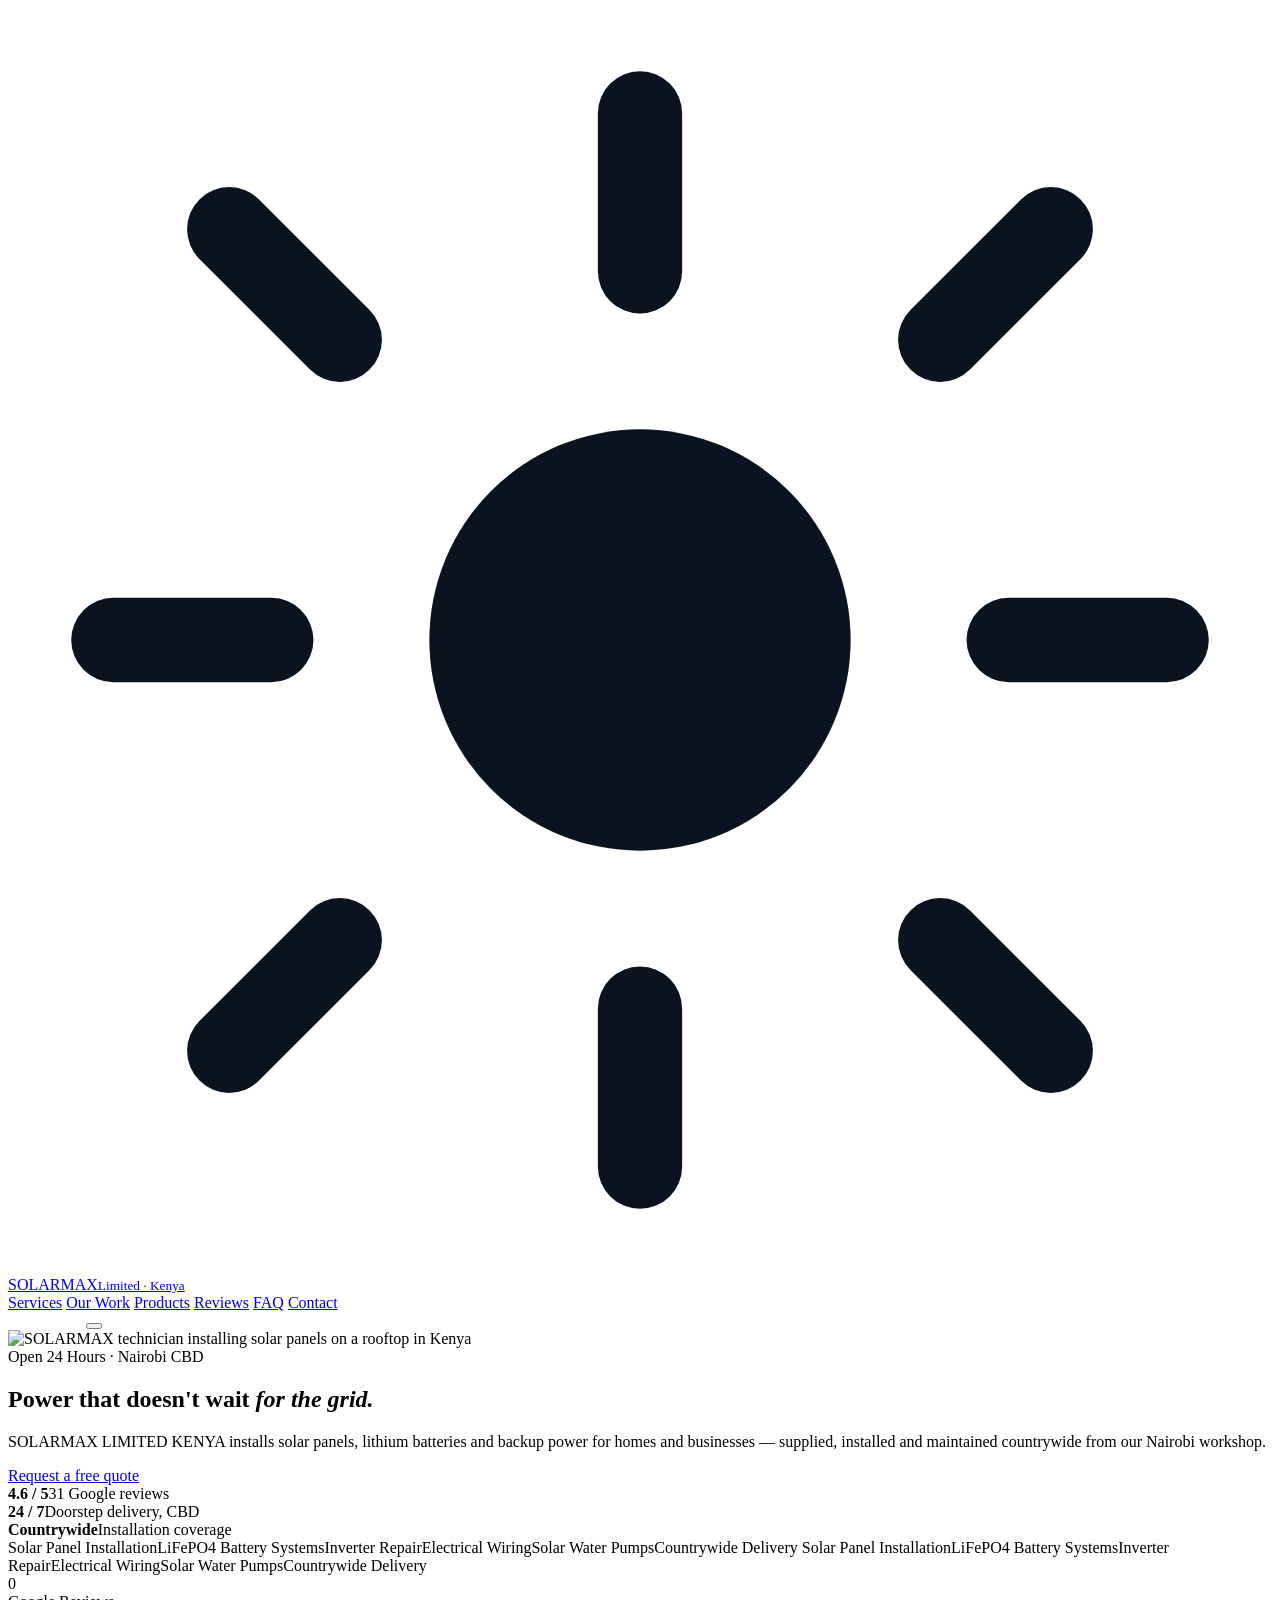
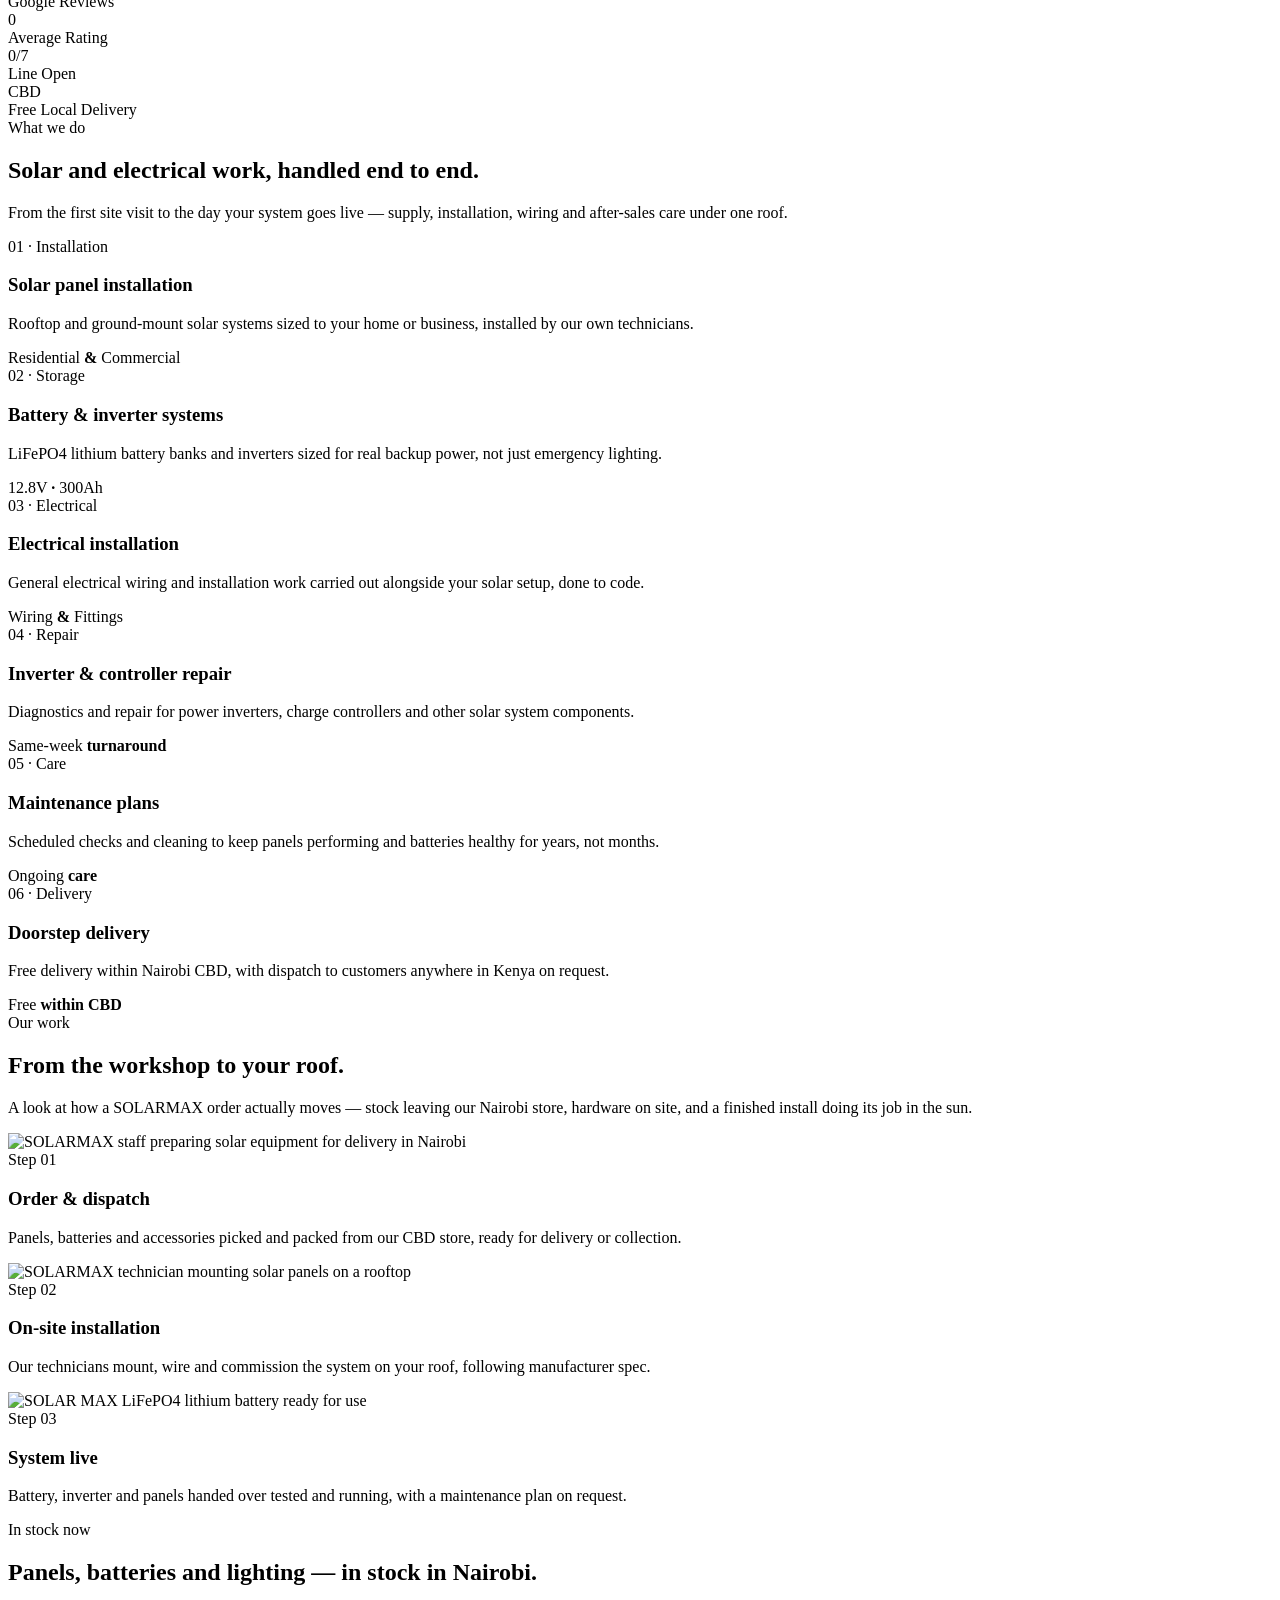
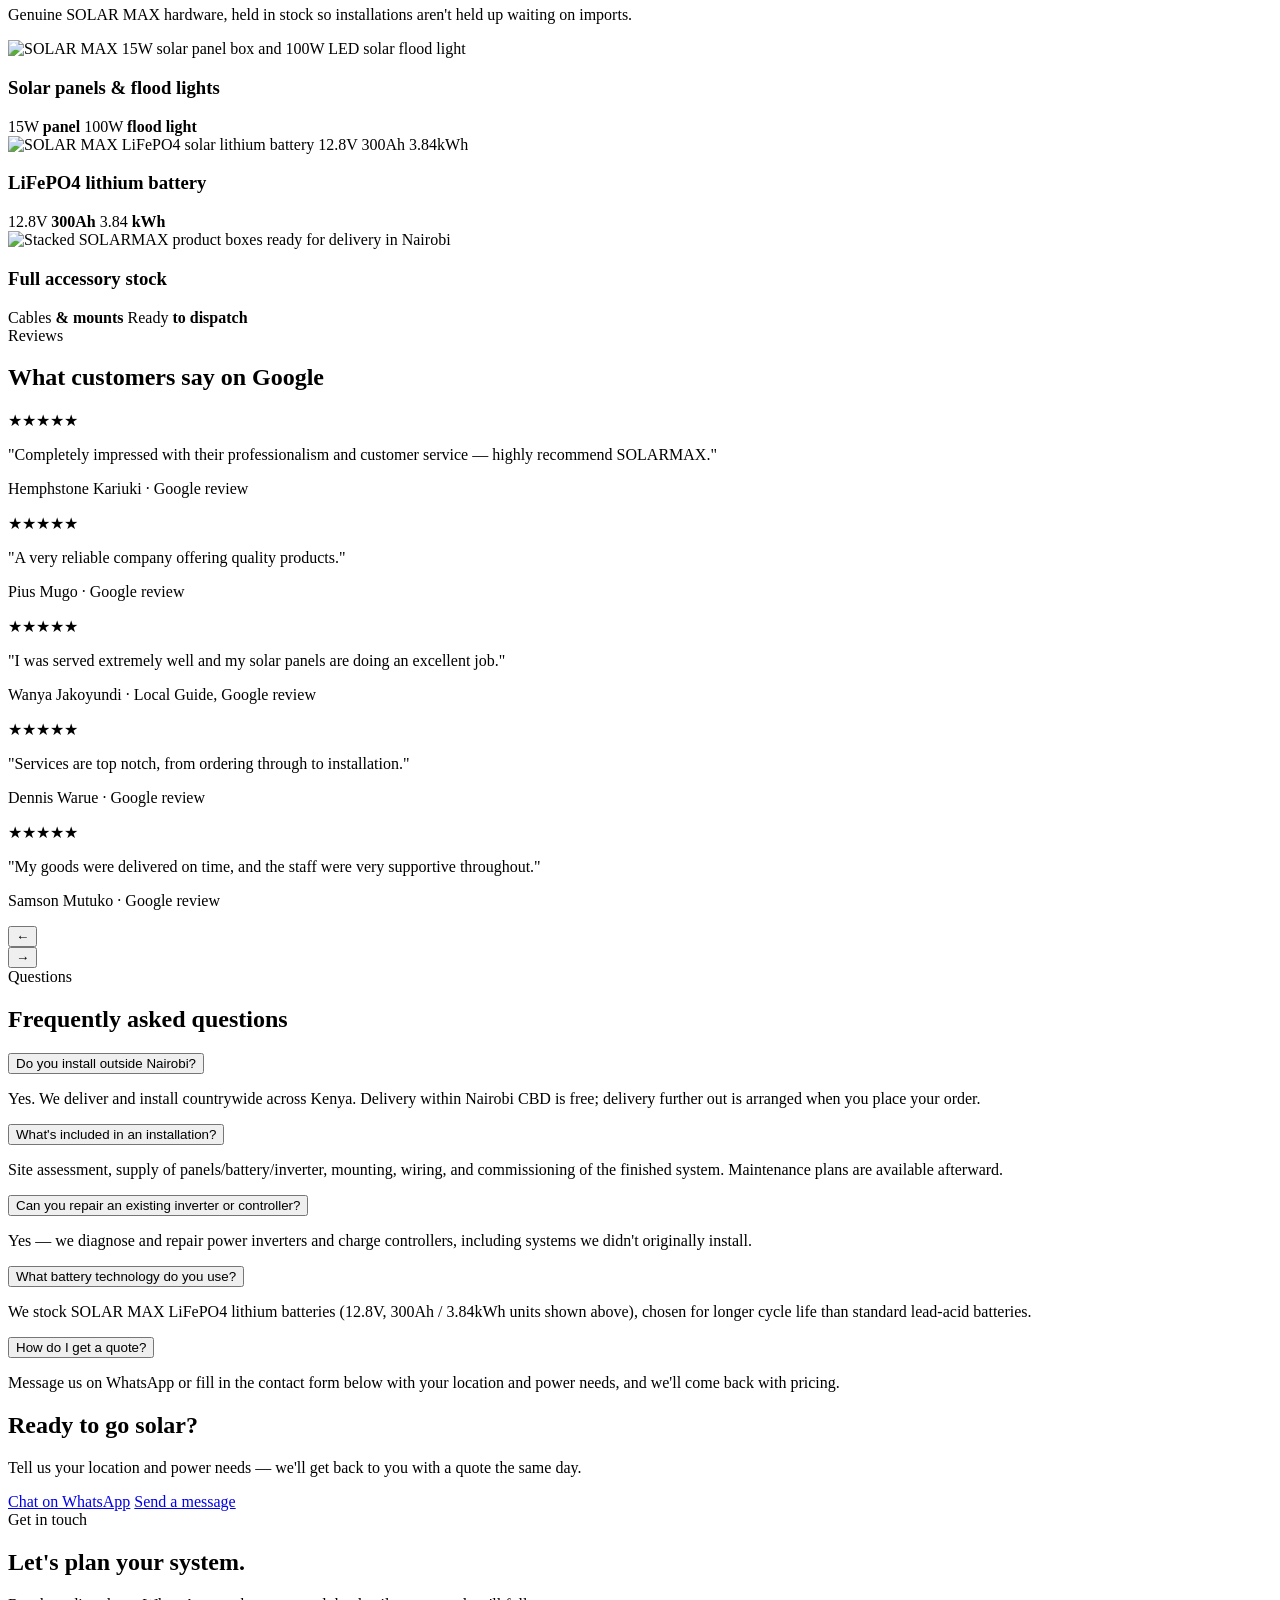
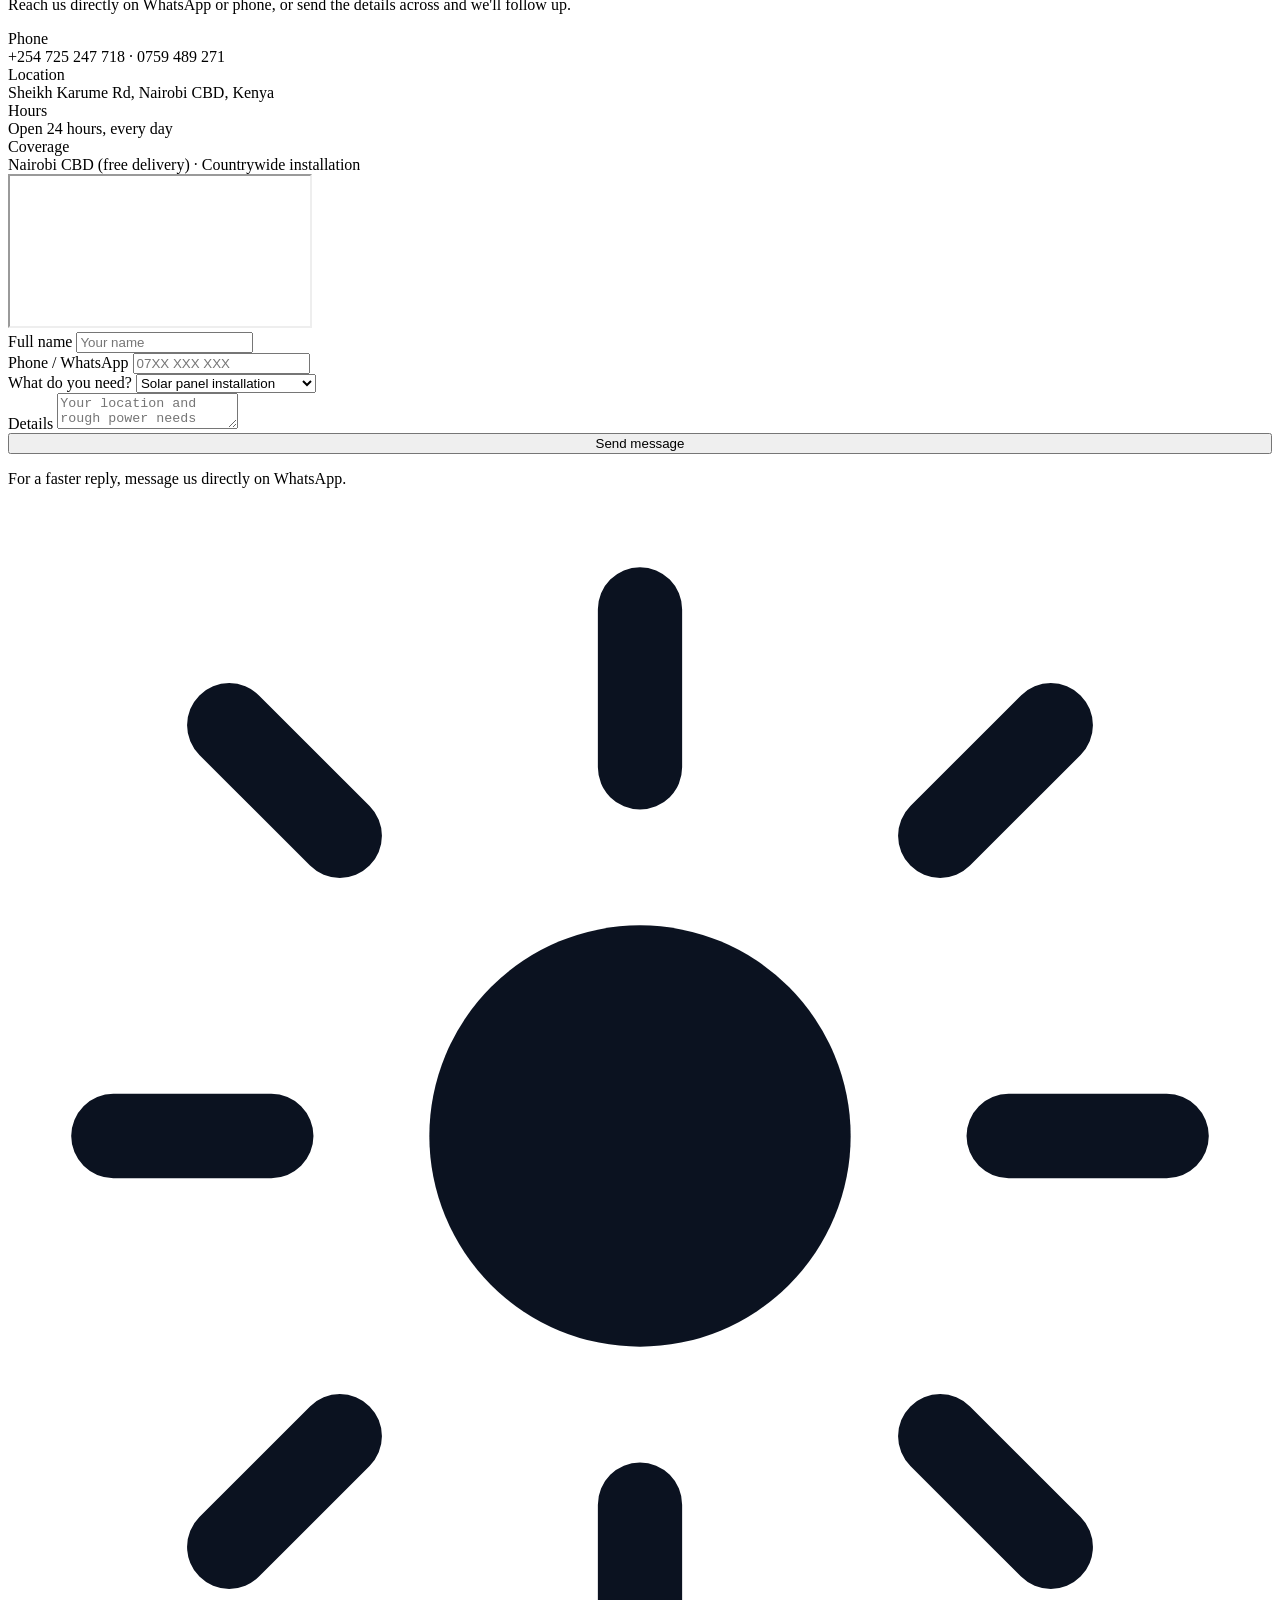
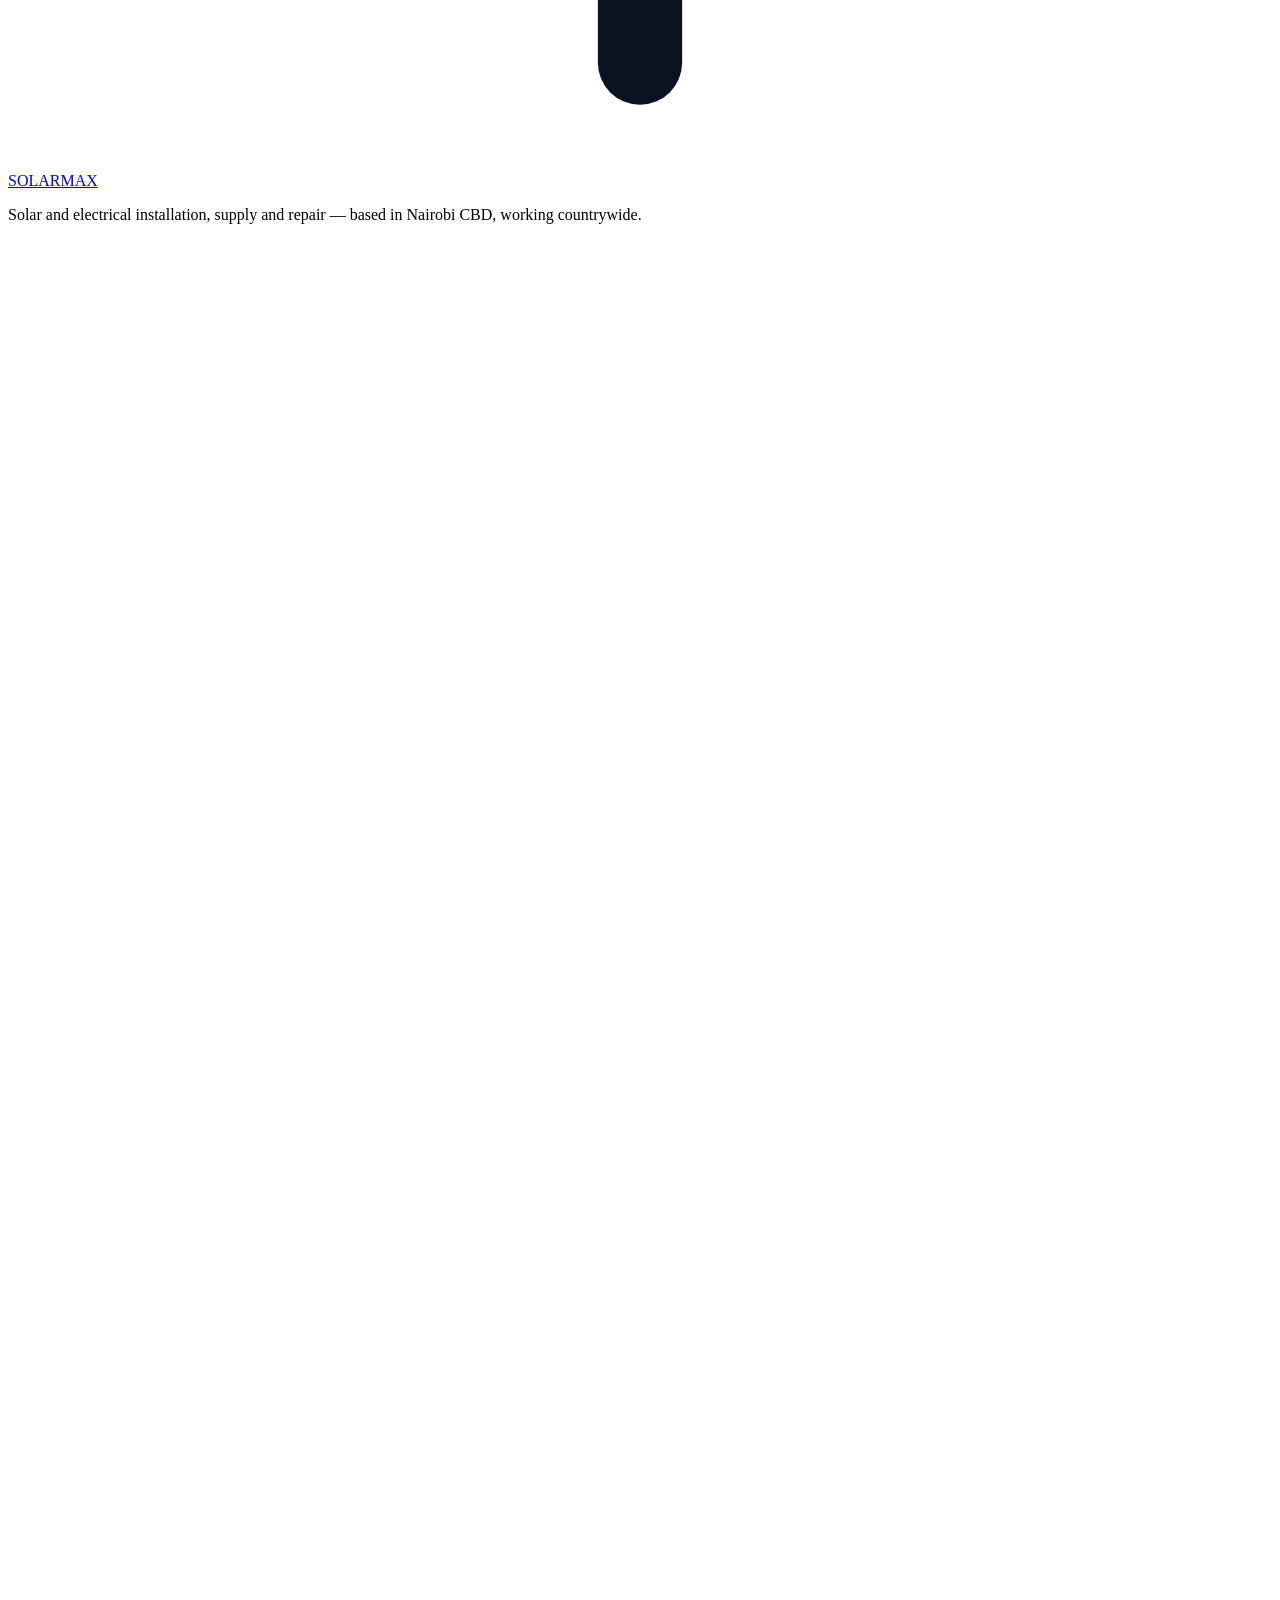
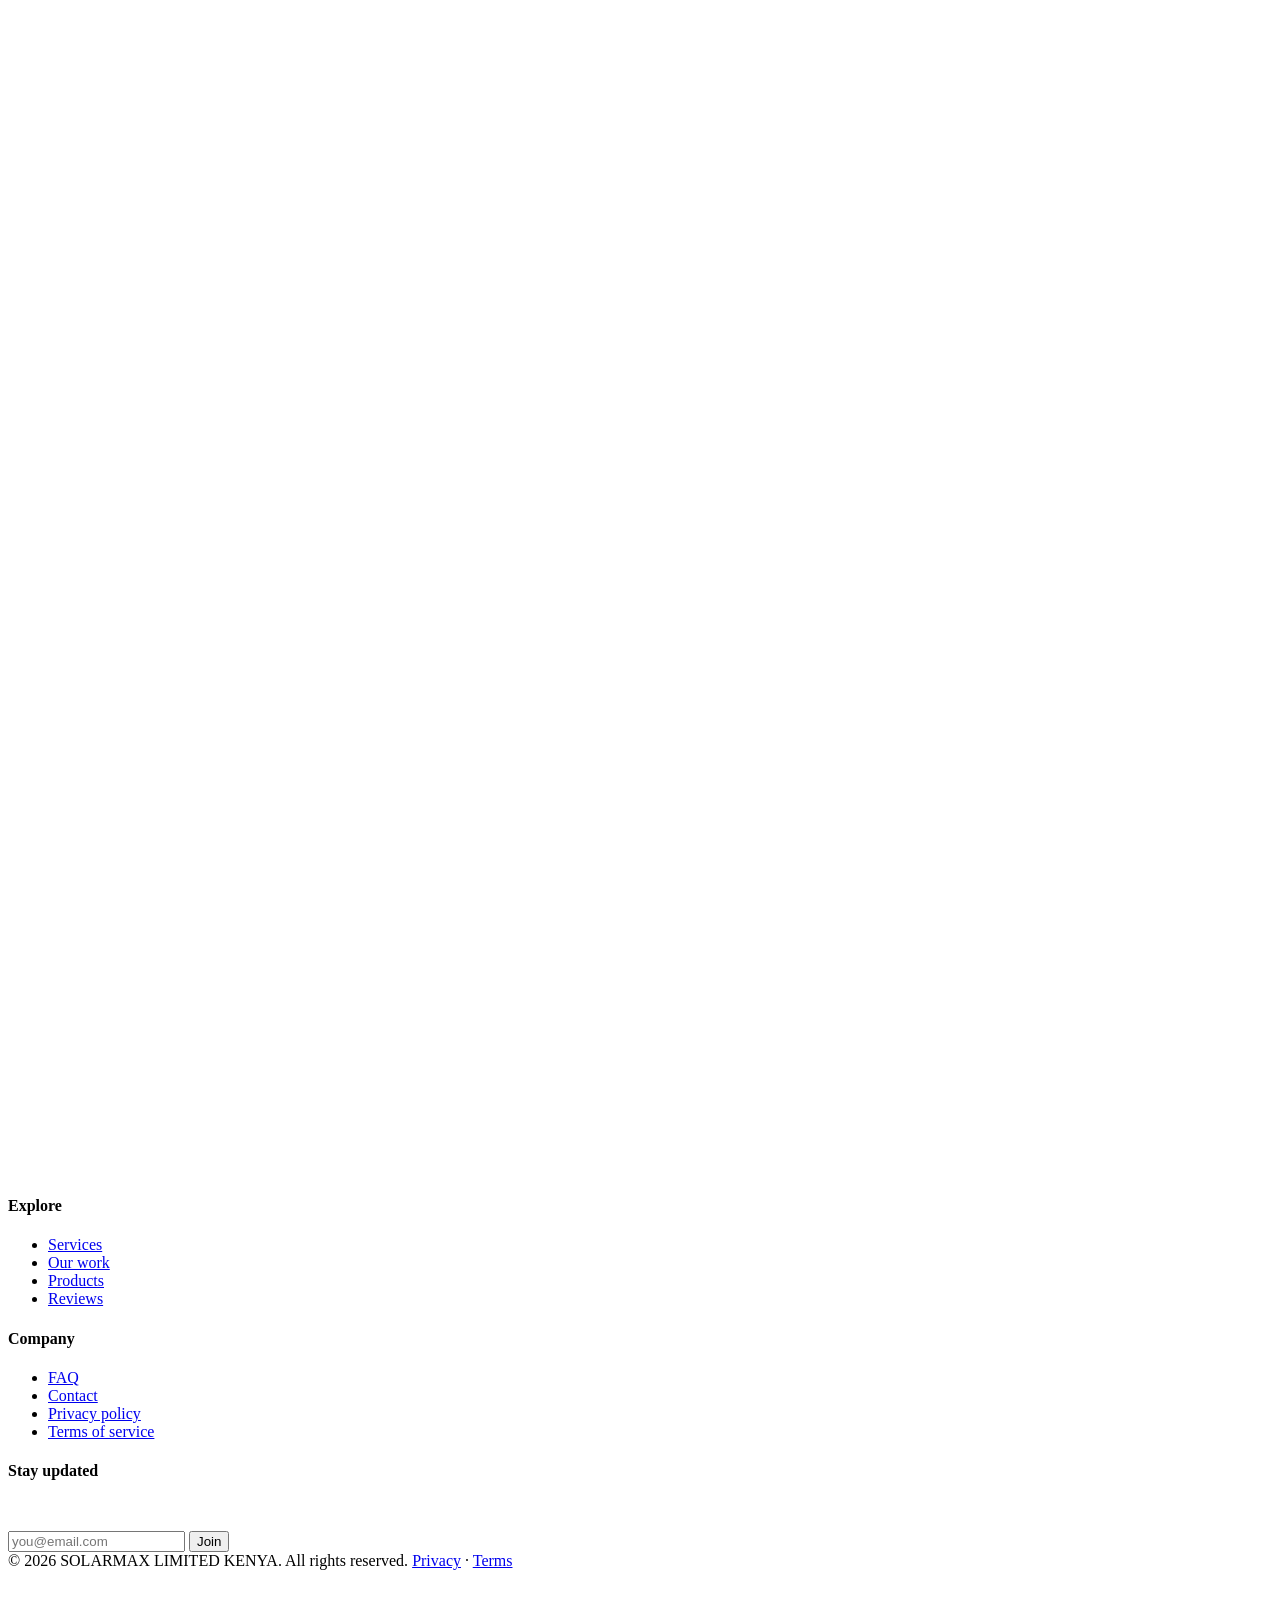
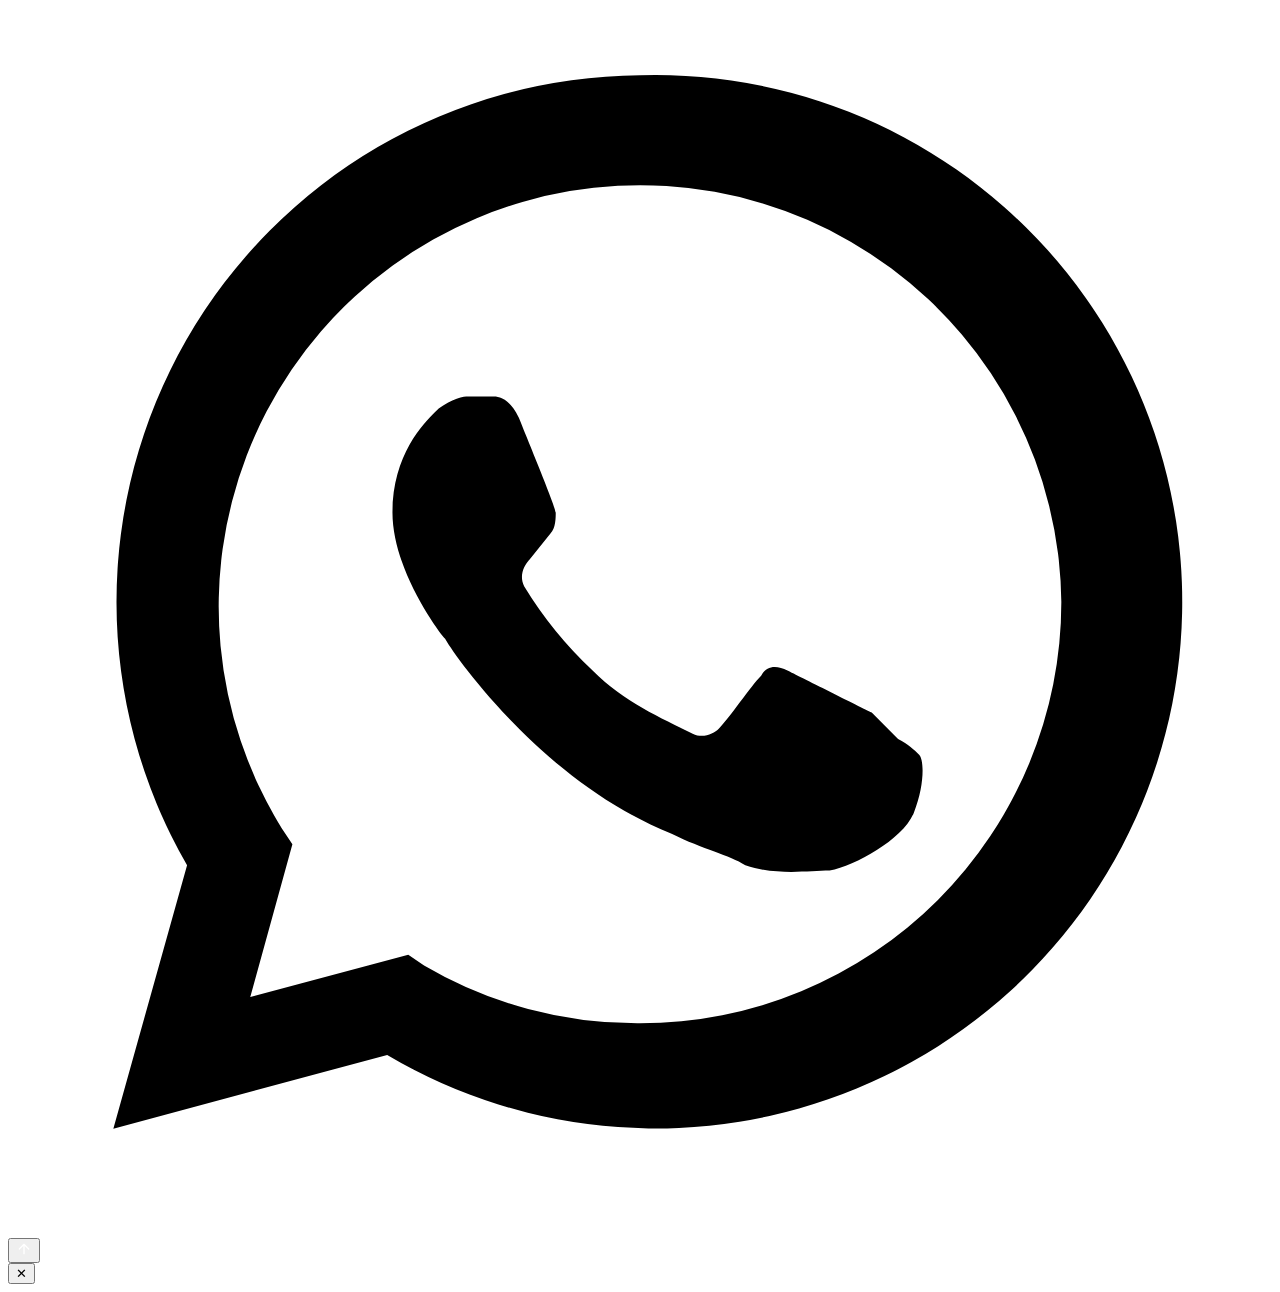
==== index.html @ 81c8da1e "Add files via upload" ====
<!DOCTYPE html>
<html lang="en">
<head>
<meta charset="UTF-8">
<meta name="viewport" content="width=device-width, initial-scale=1.0">
<title>SOLARMAX LIMITED KENYA — Solar Installation &amp; Electrical Services, Nairobi</title>
<meta name="description" content="SOLARMAX LIMITED KENYA installs solar power systems, batteries and electrical solutions countrywide from Nairobi CBD. Rated 4.6 from 31 reviews. Free doorstep delivery within CBD. Open 24 hours.">
<meta name="keywords" content="solar installation Kenya, solar panels Nairobi, solar battery Kenya, LiFePO4 battery, solar company Nairobi, electrical installation Kenya, SOLARMAX">
<link rel="canonical" href="https://solarmaxkenya.co.ke/">

<!-- Open Graph -->
<meta property="og:type" content="website">
<meta property="og:title" content="SOLARMAX LIMITED KENYA — Solar Installation &amp; Electrical Services">
<meta property="og:description" content="Reliable solar power, installed countrywide. Panels, LiFePO4 batteries, inverters, repair and maintenance from Nairobi CBD. Rated 4.6★ (31 reviews).">
<meta property="og:image" content="images/hero-install.jpg">
<meta property="og:url" content="https://solarmaxkenya.co.ke/">
<meta property="og:locale" content="en_KE">
<meta name="twitter:card" content="summary_large_image">
<meta name="twitter:title" content="SOLARMAX LIMITED KENYA — Solar Installation &amp; Electrical Services">
<meta name="twitter:description" content="Reliable solar power, installed countrywide from Nairobi CBD. Rated 4.6★ (31 reviews).">
<meta name="twitter:image" content="images/hero-install.jpg">

<link rel="icon" type="image/svg+xml" href="images/favicon.svg">

<link rel="preconnect" href="https://fonts.googleapis.com">
<link rel="preconnect" href="https://fonts.gstatic.com" crossorigin>
<link href="https://fonts.googleapis.com/css2?family=Space+Grotesk:wght@500;600;700&family=Inter:wght@400;500;600&family=IBM+Plex+Mono:wght@400;500&display=swap" rel="stylesheet">
<link rel="stylesheet" href="css/style.css">

<script type="application/ld+json">
{
  "@context": "https://schema.org",
  "@type": "ElectricianOrganization",
  "name": "SOLARMAX LIMITED KENYA",
  "image": "images/hero-install.jpg",
  "telephone": "+254725247718",
  "priceRange": "$$",
  "address": {
    "@type": "PostalAddress",
    "streetAddress": "Sheikh Karume Rd",
    "addressLocality": "Nairobi",
    "addressCountry": "KE"
  },
  "openingHours": "Mo-Su 00:00-23:59",
  "aggregateRating": {
    "@type": "AggregateRating",
    "ratingValue": "4.6",
    "reviewCount": "31"
  }
}
</script>
</head>
<body>

<!-- Loading screen -->
<div id="loader" aria-hidden="true">
  <div class="loader-mark">
    <div class="loader-ray"></div>
    <div class="loader-core"></div>
  </div>
</div>

<!-- Nav -->
<header id="navbar">
  <div class="container">
    <a href="#top" class="brand">
      <span class="brand-mark"><svg viewBox="0 0 24 24" fill="none"><path d="M12 2v3M12 19v3M4.2 4.2l2.1 2.1M17.7 17.7l2.1 2.1M2 12h3M19 12h3M4.2 19.8l2.1-2.1M17.7 6.3l2.1-2.1" stroke="#0B1220" stroke-width="1.6" stroke-linecap="round"/><circle cx="12" cy="12" r="4" fill="#0B1220"/></svg></span>
      <span>SOLARMAX<small>Limited · Kenya</small></span>
    </a>
    <nav class="nav-links" id="navLinks">
      <a href="#services">Services</a>
      <a href="#work">Our Work</a>
      <a href="#products">Products</a>
      <a href="#testimonials">Reviews</a>
      <a href="#faq">FAQ</a>
      <a href="#contact">Contact</a>
    </nav>
    <div class="nav-cta">
      <a href="https://wa.me/254725247718?text=Hi%20SOLARMAX%2C%20I%27d%20like%20a%20quote%20for%20solar%20installation" class="btn btn-ghost" style="color:#fff;border-color:rgba(255,255,255,.4);" target="_blank" rel="noopener">Get a quote</a>
      <button class="hamburger" id="hamburger" aria-label="Menu"><span></span><span></span><span></span></button>
    </div>
  </div>
</header>

<!-- Hero -->
<section class="hero" id="top">
  <div class="hero-media">
    <img src="images/hero-install.jpg" alt="SOLARMAX technician installing solar panels on a rooftop in Kenya" fetchpriority="high">
  </div>
  <div class="container hero-content">
    <div class="hero-badge"><span class="dot"></span> Open 24 Hours · Nairobi CBD</div>
    <h1 data-reveal>Power that doesn't wait <em>for the grid.</em></h1>
    <p class="hero-sub" data-reveal data-reveal-delay="1">SOLARMAX LIMITED KENYA installs solar panels, lithium batteries and backup power for homes and businesses — supplied, installed and maintained countrywide from our Nairobi workshop.</p>
    <div class="hero-actions" data-reveal data-reveal-delay="2">
      <a href="https://wa.me/254725247718?text=Hi%20SOLARMAX%2C%20I%27d%20like%20a%20quote%20for%20solar%20installation" class="btn btn-primary" target="_blank" rel="noopener">Request a free quote</a>
      <a href="#work" class="btn btn-ghost" style="color:#fff;border-color:rgba(255,255,255,.4);">See our installations</a>
    </div>
    <div class="hero-meta" data-reveal data-reveal-delay="3">
      <div><strong>4.6 / 5</strong><span>31 Google reviews</span></div>
      <div><strong>24 / 7</strong><span>Doorstep delivery, CBD</span></div>
      <div><strong>Countrywide</strong><span>Installation coverage</span></div>
    </div>
  </div>
</section>

<div class="strip" aria-hidden="true">
  <div class="strip-track">
    <span>Solar Panel Installation</span><span>LiFePO4 Battery Systems</span><span>Inverter Repair</span><span>Electrical Wiring</span><span>Solar Water Pumps</span><span>Countrywide Delivery</span>
    <span>Solar Panel Installation</span><span>LiFePO4 Battery Systems</span><span>Inverter Repair</span><span>Electrical Wiring</span><span>Solar Water Pumps</span><span>Countrywide Delivery</span>
  </div>
</div>

<!-- Stats -->
<section class="stats">
  <div class="container stats-grid">
    <div class="stat" data-reveal><div class="num"><span data-count="31">0</span></div><div class="label">Google Reviews</div></div>
    <div class="stat" data-reveal data-reveal-delay="1"><div class="num"><span data-count="4.6">0</span></div><div class="label">Average Rating</div></div>
    <div class="stat" data-reveal data-reveal-delay="2"><div class="num"><span data-count="24">0</span>/7</div><div class="label">Line Open</div></div>
    <div class="stat" data-reveal data-reveal-delay="3"><div class="num">CBD</div><div class="label">Free Local Delivery</div></div>
  </div>
</section>

<!-- Services -->
<section class="section" id="services">
  <div class="container">
    <div class="section-head" data-reveal>
      <div class="eyebrow">What we do</div>
      <h2>Solar and electrical work, handled end to end.</h2>
      <p>From the first site visit to the day your system goes live — supply, installation, wiring and after-sales care under one roof.</p>
    </div>
    <div class="services-grid" data-reveal>
      <div class="service-card">
        <div class="service-index">01 · Installation</div>
        <h3>Solar panel installation</h3>
        <p>Rooftop and ground-mount solar systems sized to your home or business, installed by our own technicians.</p>
        <span class="spec-tag">Residential <b>&amp;</b> Commercial</span>
      </div>
      <div class="service-card">
        <div class="service-index">02 · Storage</div>
        <h3>Battery &amp; inverter systems</h3>
        <p>LiFePO4 lithium battery banks and inverters sized for real backup power, not just emergency lighting.</p>
        <span class="spec-tag">12.8V <b>·</b> 300Ah</span>
      </div>
      <div class="service-card">
        <div class="service-index">03 · Electrical</div>
        <h3>Electrical installation</h3>
        <p>General electrical wiring and installation work carried out alongside your solar setup, done to code.</p>
        <span class="spec-tag">Wiring <b>&amp;</b> Fittings</span>
      </div>
      <div class="service-card">
        <div class="service-index">04 · Repair</div>
        <h3>Inverter &amp; controller repair</h3>
        <p>Diagnostics and repair for power inverters, charge controllers and other solar system components.</p>
        <span class="spec-tag">Same-week <b>turnaround</b></span>
      </div>
      <div class="service-card">
        <div class="service-index">05 · Care</div>
        <h3>Maintenance plans</h3>
        <p>Scheduled checks and cleaning to keep panels performing and batteries healthy for years, not months.</p>
        <span class="spec-tag">Ongoing <b>care</b></span>
      </div>
      <div class="service-card">
        <div class="service-index">06 · Delivery</div>
        <h3>Doorstep delivery</h3>
        <p>Free delivery within Nairobi CBD, with dispatch to customers anywhere in Kenya on request.</p>
        <span class="spec-tag">Free <b>within CBD</b></span>
      </div>
    </div>
  </div>
</section>

<!-- Process / Our work -->
<section class="section process" id="work">
  <div class="container">
    <div class="section-head" data-reveal>
      <div class="eyebrow">Our work</div>
      <h2>From the workshop to your roof.</h2>
      <p>A look at how a SOLARMAX order actually moves — stock leaving our Nairobi store, hardware on site, and a finished install doing its job in the sun.</p>
    </div>
    <div class="process-grid">
      <div class="process-card" data-reveal>
        <div class="process-img"><img src="images/delivery.jpg" alt="SOLARMAX staff preparing solar equipment for delivery in Nairobi" loading="lazy" data-lightbox="images/delivery.jpg" data-caption="Order prepared for dispatch, Nairobi CBD"></div>
        <div class="process-body">
          <div class="process-step">Step 01</div>
          <h3>Order &amp; dispatch</h3>
          <p>Panels, batteries and accessories picked and packed from our CBD store, ready for delivery or collection.</p>
        </div>
      </div>
      <div class="process-card" data-reveal data-reveal-delay="1">
        <div class="process-img"><img src="images/hero-install.jpg" alt="SOLARMAX technician mounting solar panels on a rooftop" loading="lazy" data-lightbox="images/hero-install.jpg" data-caption="On-site rooftop installation"></div>
        <div class="process-body">
          <div class="process-step">Step 02</div>
          <h3>On-site installation</h3>
          <p>Our technicians mount, wire and commission the system on your roof, following manufacturer spec.</p>
        </div>
      </div>
      <div class="process-card" data-reveal data-reveal-delay="2">
        <div class="process-img"><img src="images/battery.jpg" alt="SOLAR MAX LiFePO4 lithium battery ready for use" loading="lazy" data-lightbox="images/battery.jpg" data-caption="SOLAR MAX 12.8V 300Ah LiFePO4 battery"></div>
        <div class="process-body">
          <div class="process-step">Step 03</div>
          <h3>System live</h3>
          <p>Battery, inverter and panels handed over tested and running, with a maintenance plan on request.</p>
        </div>
      </div>
    </div>
  </div>
</section>

<!-- Products -->
<section class="section" id="products">
  <div class="container">
    <div class="section-head" data-reveal>
      <div class="eyebrow">In stock now</div>
      <h2>Panels, batteries and lighting — in stock in Nairobi.</h2>
      <p>Genuine SOLAR MAX hardware, held in stock so installations aren't held up waiting on imports.</p>
    </div>
    <div class="products-grid">
      <div class="product-card" data-reveal>
        <div class="product-img" data-lightbox="images/panels.jpg" data-caption="SOLAR MAX 15W panel and 100W LED solar flood light">
          <img src="images/panels.jpg" alt="SOLAR MAX 15W solar panel box and 100W LED solar flood light" loading="lazy">
        </div>
        <div class="product-body">
          <h3>Solar panels &amp; flood lights</h3>
          <div class="product-specs">
            <span class="spec-tag">15W <b>panel</b></span>
            <span class="spec-tag">100W <b>flood light</b></span>
          </div>
        </div>
      </div>
      <div class="product-card" data-reveal data-reveal-delay="1">
        <div class="product-img" data-lightbox="images/battery.jpg" data-caption="SOLAR MAX LiFePO4 solar lithium battery, 12.8V 300Ah">
          <img src="images/battery.jpg" alt="SOLAR MAX LiFePO4 solar lithium battery 12.8V 300Ah 3.84kWh" loading="lazy">
        </div>
        <div class="product-body">
          <h3>LiFePO4 lithium battery</h3>
          <div class="product-specs">
            <span class="spec-tag">12.8V <b>300Ah</b></span>
            <span class="spec-tag">3.84 <b>kWh</b></span>
          </div>
        </div>
      </div>
      <div class="product-card" data-reveal data-reveal-delay="2">
        <div class="product-img" data-lightbox="images/delivery.jpg" data-caption="Stock ready for delivery at the SOLARMAX Nairobi store">
          <img src="images/delivery.jpg" alt="Stacked SOLARMAX product boxes ready for delivery in Nairobi" loading="lazy">
        </div>
        <div class="product-body">
          <h3>Full accessory stock</h3>
          <div class="product-specs">
            <span class="spec-tag">Cables <b>&amp; mounts</b></span>
            <span class="spec-tag">Ready <b>to dispatch</b></span>
          </div>
        </div>
      </div>
    </div>
  </div>
</section>

<!-- Testimonials -->
<section class="section testimonials" id="testimonials">
  <div class="container">
    <div class="section-head center" data-reveal>
      <div class="eyebrow">Reviews</div>
      <h2>What customers say on Google</h2>
    </div>
    <div class="t-slider" id="tSlider" data-reveal>
      <div class="t-track">
        <div class="t-slides" id="tSlides">
          <div class="t-slide">
            <div class="t-stars">★★★★★</div>
            <p class="quote">"Completely impressed with their professionalism and customer service — highly recommend SOLARMAX."</p>
            <p class="who">Hemphstone Kariuki · Google review</p>
          </div>
          <div class="t-slide">
            <div class="t-stars">★★★★★</div>
            <p class="quote">"A very reliable company offering quality products."</p>
            <p class="who">Pius Mugo · Google review</p>
          </div>
          <div class="t-slide">
            <div class="t-stars">★★★★★</div>
            <p class="quote">"I was served extremely well and my solar panels are doing an excellent job."</p>
            <p class="who">Wanya Jakoyundi · Local Guide, Google review</p>
          </div>
          <div class="t-slide">
            <div class="t-stars">★★★★★</div>
            <p class="quote">"Services are top notch, from ordering through to installation."</p>
            <p class="who">Dennis Warue · Google review</p>
          </div>
          <div class="t-slide">
            <div class="t-stars">★★★★★</div>
            <p class="quote">"My goods were delivered on time, and the staff were very supportive throughout."</p>
            <p class="who">Samson Mutuko · Google review</p>
          </div>
        </div>
      </div>
      <div class="t-controls">
        <button class="t-arrow" id="tPrev" aria-label="Previous review">←</button>
        <div class="t-dots" id="tDots"></div>
        <button class="t-arrow" id="tNext" aria-label="Next review">→</button>
      </div>
    </div>
  </div>
</section>

<!-- FAQ -->
<section class="section" id="faq">
  <div class="container">
    <div class="section-head center" data-reveal>
      <div class="eyebrow">Questions</div>
      <h2>Frequently asked questions</h2>
    </div>
    <div class="faq-list" data-reveal>
      <div class="faq-item open">
        <button class="faq-q"><span>Do you install outside Nairobi?</span><span class="plus"></span></button>
        <div class="faq-a" style="max-height:200px;"><p>Yes. We deliver and install countrywide across Kenya. Delivery within Nairobi CBD is free; delivery further out is arranged when you place your order.</p></div>
      </div>
      <div class="faq-item">
        <button class="faq-q"><span>What's included in an installation?</span><span class="plus"></span></button>
        <div class="faq-a"><p>Site assessment, supply of panels/battery/inverter, mounting, wiring, and commissioning of the finished system. Maintenance plans are available afterward.</p></div>
      </div>
      <div class="faq-item">
        <button class="faq-q"><span>Can you repair an existing inverter or controller?</span><span class="plus"></span></button>
        <div class="faq-a"><p>Yes — we diagnose and repair power inverters and charge controllers, including systems we didn't originally install.</p></div>
      </div>
      <div class="faq-item">
        <button class="faq-q"><span>What battery technology do you use?</span><span class="plus"></span></button>
        <div class="faq-a"><p>We stock SOLAR MAX LiFePO4 lithium batteries (12.8V, 300Ah / 3.84kWh units shown above), chosen for longer cycle life than standard lead-acid batteries.</p></div>
      </div>
      <div class="faq-item">
        <button class="faq-q"><span>How do I get a quote?</span><span class="plus"></span></button>
        <div class="faq-a"><p>Message us on WhatsApp or fill in the contact form below with your location and power needs, and we'll come back with pricing.</p></div>
      </div>
    </div>
  </div>
</section>

<!-- CTA band -->
<section class="section cta-band">
  <div class="container" data-reveal>
    <h2>Ready to go solar?</h2>
    <p>Tell us your location and power needs — we'll get back to you with a quote the same day.</p>
    <div class="hero-actions" style="justify-content:center;">
      <a href="https://wa.me/254725247718?text=Hi%20SOLARMAX%2C%20I%27d%20like%20a%20quote%20for%20solar%20installation" class="btn btn-primary" target="_blank" rel="noopener">Chat on WhatsApp</a>
      <a href="#contact" class="btn btn-ghost">Send a message</a>
    </div>
  </div>
</section>

<!-- Contact -->
<section class="section contact" id="contact">
  <div class="container contact-grid">
    <div class="contact-info" data-reveal>
      <div class="eyebrow">Get in touch</div>
      <h2>Let's plan your system.</h2>
      <p>Reach us directly on WhatsApp or phone, or send the details across and we'll follow up.</p>

      <div class="info-row"><div class="k">Phone</div><div class="v">+254 725 247 718 · 0759 489 271</div></div>
      <div class="info-row"><div class="k">Location</div><div class="v">Sheikh Karume Rd, Nairobi CBD, Kenya</div></div>
      <div class="info-row"><div class="k">Hours</div><div class="v">Open 24 hours, every day</div></div>
      <div class="info-row"><div class="k">Coverage</div><div class="v">Nairobi CBD (free delivery) · Countrywide installation</div></div>

      <div class="map-frame">
        <iframe src="https://www.google.com/maps?q=Sheikh+Karume+Rd,+Nairobi,+Kenya&output=embed" loading="lazy" title="SOLARMAX LIMITED KENYA location map" referrerpolicy="no-referrer-when-downgrade"></iframe>
      </div>
    </div>

    <form class="form-card" id="contactForm" data-reveal data-reveal-delay="1">
      <div class="field">
        <label for="name">Full name</label>
        <input type="text" id="name" name="name" required placeholder="Your name">
      </div>
      <div class="field">
        <label for="phone">Phone / WhatsApp</label>
        <input type="tel" id="phone" name="phone" required placeholder="07XX XXX XXX">
      </div>
      <div class="field">
        <label for="service">What do you need?</label>
        <select id="service" name="service">
          <option>Solar panel installation</option>
          <option>Battery / inverter system</option>
          <option>Electrical installation</option>
          <option>Inverter or controller repair</option>
          <option>Maintenance plan</option>
          <option>Something else</option>
        </select>
      </div>
      <div class="field">
        <label for="message">Details</label>
        <textarea id="message" name="message" required placeholder="Your location and rough power needs"></textarea>
      </div>
      <button type="submit" class="btn btn-primary" style="width:100%;">Send message</button>
      <p class="form-status" id="formStatus"></p>
      <p class="form-note">For a faster reply, message us directly on WhatsApp.</p>
    </form>
  </div>
</section>

<!-- Footer -->
<footer>
  <div class="container footer-top">
    <div class="footer-brand">
      <a href="#top" class="brand"><span class="brand-mark"><svg viewBox="0 0 24 24" fill="none"><path d="M12 2v3M12 19v3M4.2 4.2l2.1 2.1M17.7 17.7l2.1 2.1M2 12h3M19 12h3M4.2 19.8l2.1-2.1M17.7 6.3l2.1-2.1" stroke="#0B1220" stroke-width="1.6" stroke-linecap="round"/><circle cx="12" cy="12" r="4" fill="#0B1220"/></svg></span><span>SOLARMAX</span></a>
      <p>Solar and electrical installation, supply and repair — based in Nairobi CBD, working countrywide.</p>
      <div class="social-row" aria-label="Social links">
        <a href="https://wa.me/254725247718" target="_blank" rel="noopener" aria-label="WhatsApp"><svg viewBox="0 0 24 24" fill="#fff"><path d="M12 2a10 10 0 0 0-8.6 15L2 22l5.2-1.4A10 10 0 1 0 12 2Zm0 18a8 8 0 0 1-4.1-1.1l-.3-.2-3 .8.8-2.9-.2-.3A8 8 0 1 1 20 12a8 8 0 0 1-8 8Zm4.4-5.9c-.2-.1-1.4-.7-1.6-.8-.2-.1-.4-.1-.5.1-.2.2-.6.8-.8 1-.1.1-.3.2-.5.1-.6-.3-1.3-.6-1.9-1.2a7.6 7.6 0 0 1-1.3-1.6c-.1-.2 0-.4.1-.5l.4-.5c.1-.1.1-.3.1-.4 0-.1-.5-1.3-.7-1.8-.2-.4-.4-.4-.5-.4h-.5c-.1 0-.4.1-.6.3-.2.2-.8.8-.8 1.9s.9 2.3 1 2.4c.1.2 1.8 2.7 4.3 3.7.6.3 1.1.4 1.4.6.6.2 1.2.1 1.6.1.5-.1 1.4-.6 1.6-1.1.2-.5.2-1 .1-1.1-.1-.1-.2-.2-.4-.3Z"/></svg></a>
        <a href="tel:+254725247718" aria-label="Call"><svg viewBox="0 0 24 24" fill="#fff"><path d="M6.6 10.8a15.9 15.9 0 0 0 6.6 6.6l2.2-2.2a1 1 0 0 1 1-.2 11 11 0 0 0 3.5.6 1 1 0 0 1 1 1V20a1 1 0 0 1-1 1A17 17 0 0 1 3 4a1 1 0 0 1 1-1h3.4a1 1 0 0 1 1 1c0 1.2.2 2.4.6 3.5a1 1 0 0 1-.3 1Z"/></svg></a>
      </div>
    </div>
    <div class="footer-col">
      <h4>Explore</h4>
      <ul>
        <li><a href="#services">Services</a></li>
        <li><a href="#work">Our work</a></li>
        <li><a href="#products">Products</a></li>
        <li><a href="#testimonials">Reviews</a></li>
      </ul>
    </div>
    <div class="footer-col">
      <h4>Company</h4>
      <ul>
        <li><a href="#faq">FAQ</a></li>
        <li><a href="#contact">Contact</a></li>
        <li><a href="privacy.html">Privacy policy</a></li>
        <li><a href="terms.html">Terms of service</a></li>
      </ul>
    </div>
    <div class="footer-col">
      <h4>Stay updated</h4>
      <p style="font-size:13px;color:rgba(255,255,255,.5);margin-bottom:14px;">Occasional updates on new stock and offers.</p>
      <form class="newsletter-form" id="newsletterForm">
        <input type="email" required placeholder="you@email.com" aria-label="Email address">
        <button type="submit">Join</button>
      </form>
    </div>
  </div>
  <div class="container footer-bottom">
    <span>© <span id="year"></span> SOLARMAX LIMITED KENYA. All rights reserved.</span>
    <span><a href="privacy.html">Privacy</a> · <a href="terms.html">Terms</a></span>
  </div>
</footer>

<!-- WhatsApp float -->
<a id="wa-float" href="https://wa.me/254725247718?text=Hi%20SOLARMAX%2C%20I%27d%20like%20a%20quote%20for%20solar%20installation" target="_blank" rel="noopener" aria-label="Chat on WhatsApp">
  <span class="ping"></span>
  <svg viewBox="0 0 24 24"><path d="M12 2a10 10 0 0 0-8.6 15L2 22l5.2-1.4A10 10 0 1 0 12 2Zm0 18a8 8 0 0 1-4.1-1.1l-.3-.2-3 .8.8-2.9-.2-.3A8 8 0 1 1 20 12a8 8 0 0 1-8 8Zm4.4-5.9c-.2-.1-1.4-.7-1.6-.8-.2-.1-.4-.1-.5.1-.2.2-.6.8-.8 1-.1.1-.3.2-.5.1-.6-.3-1.3-.6-1.9-1.2a7.6 7.6 0 0 1-1.3-1.6c-.1-.2 0-.4.1-.5l.4-.5c.1-.1.1-.3.1-.4 0-.1-.5-1.3-.7-1.8-.2-.4-.4-.4-.5-.4h-.5c-.1 0-.4.1-.6.3-.2.2-.8.8-.8 1.9s.9 2.3 1 2.4c.1.2 1.8 2.7 4.3 3.7.6.3 1.1.4 1.4.6.6.2 1.2.1 1.6.1.5-.1 1.4-.6 1.6-1.1.2-.5.2-1 .1-1.1-.1-.1-.2-.2-.4-.3Z"/></svg>
</a>

<!-- Scroll to top -->
<button id="totop" aria-label="Scroll to top">
  <svg width="16" height="16" viewBox="0 0 24 24" fill="none"><path d="M12 19V5M5 12l7-7 7 7" stroke="#fff" stroke-width="2" stroke-linecap="round" stroke-linejoin="round"/></svg>
</button>

<!-- Lightbox -->
<div id="lightbox">
  <button id="lightbox-close" aria-label="Close">✕</button>
  <img id="lightboxImg" src="" alt="">
</div>

<script>document.getElementById('year').textContent = new Date().getFullYear();</script>
<script src="js/script.js"></script>
</body>
</html>
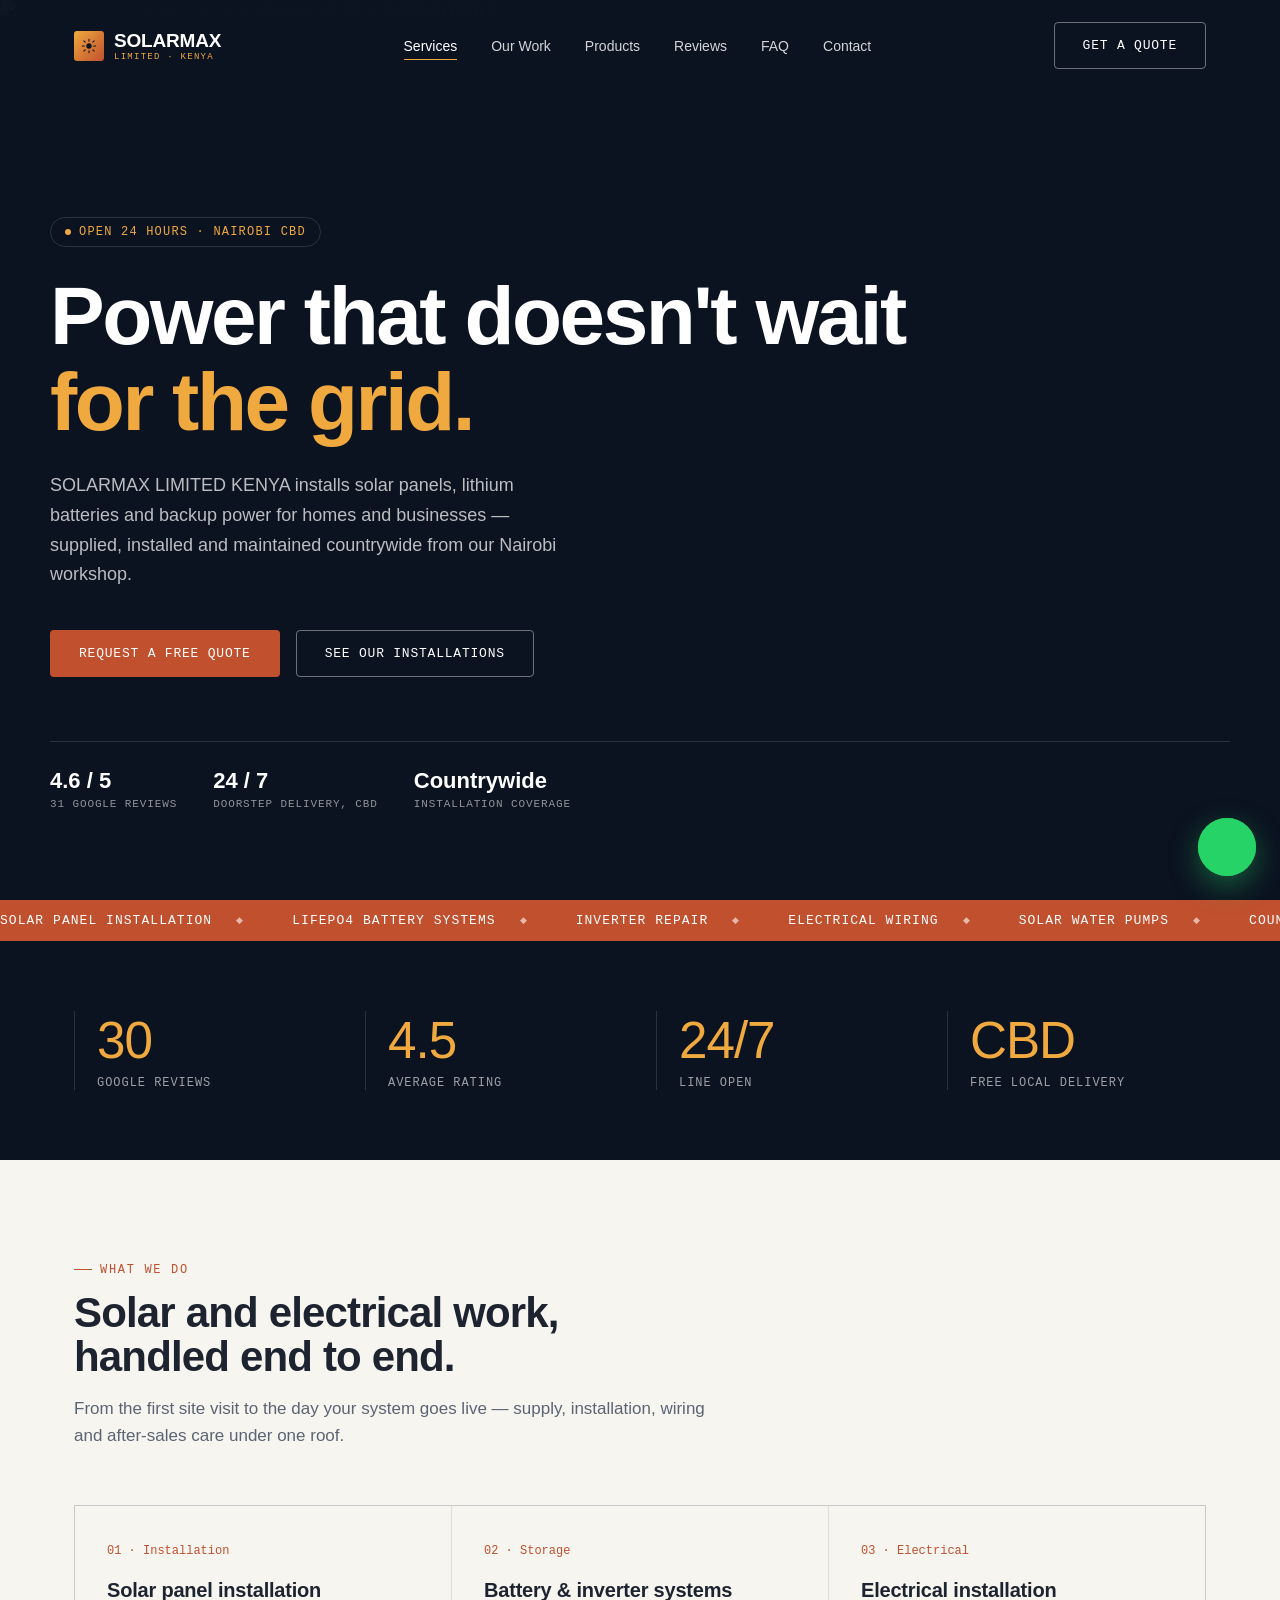
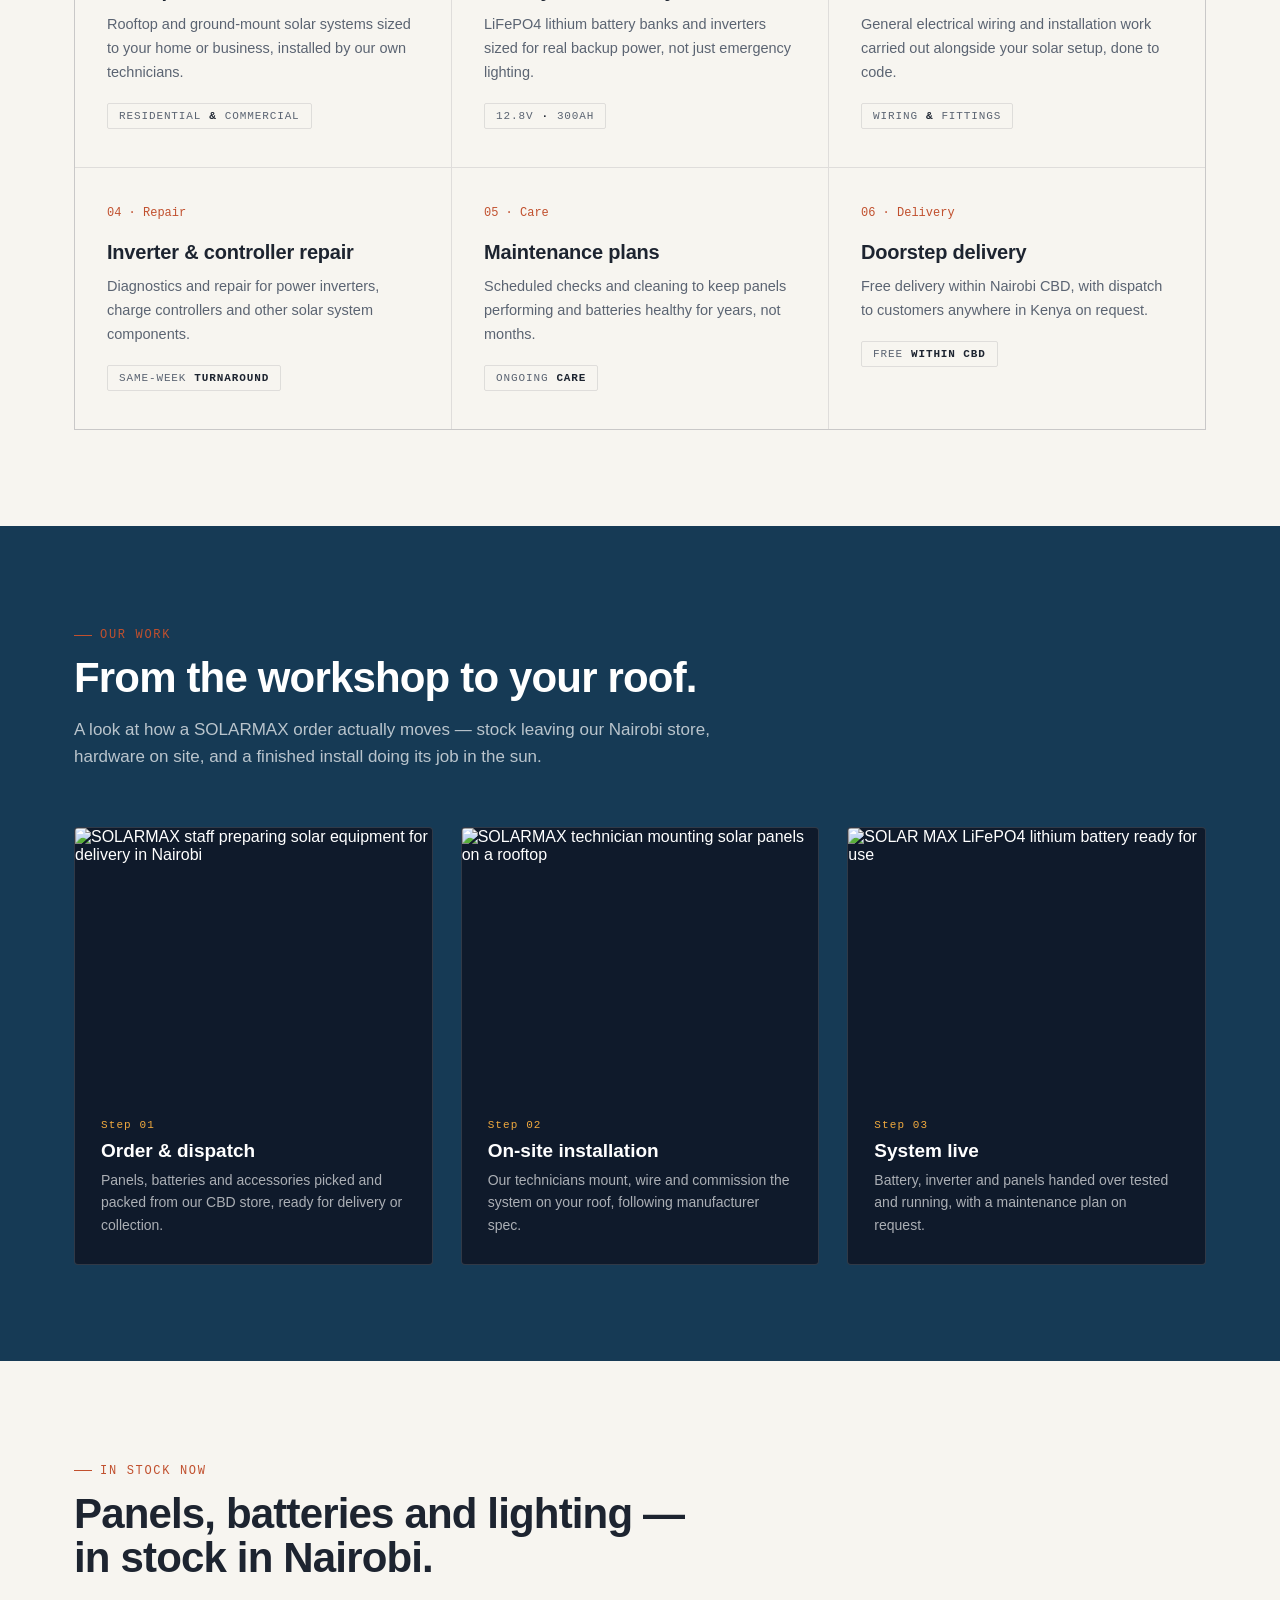
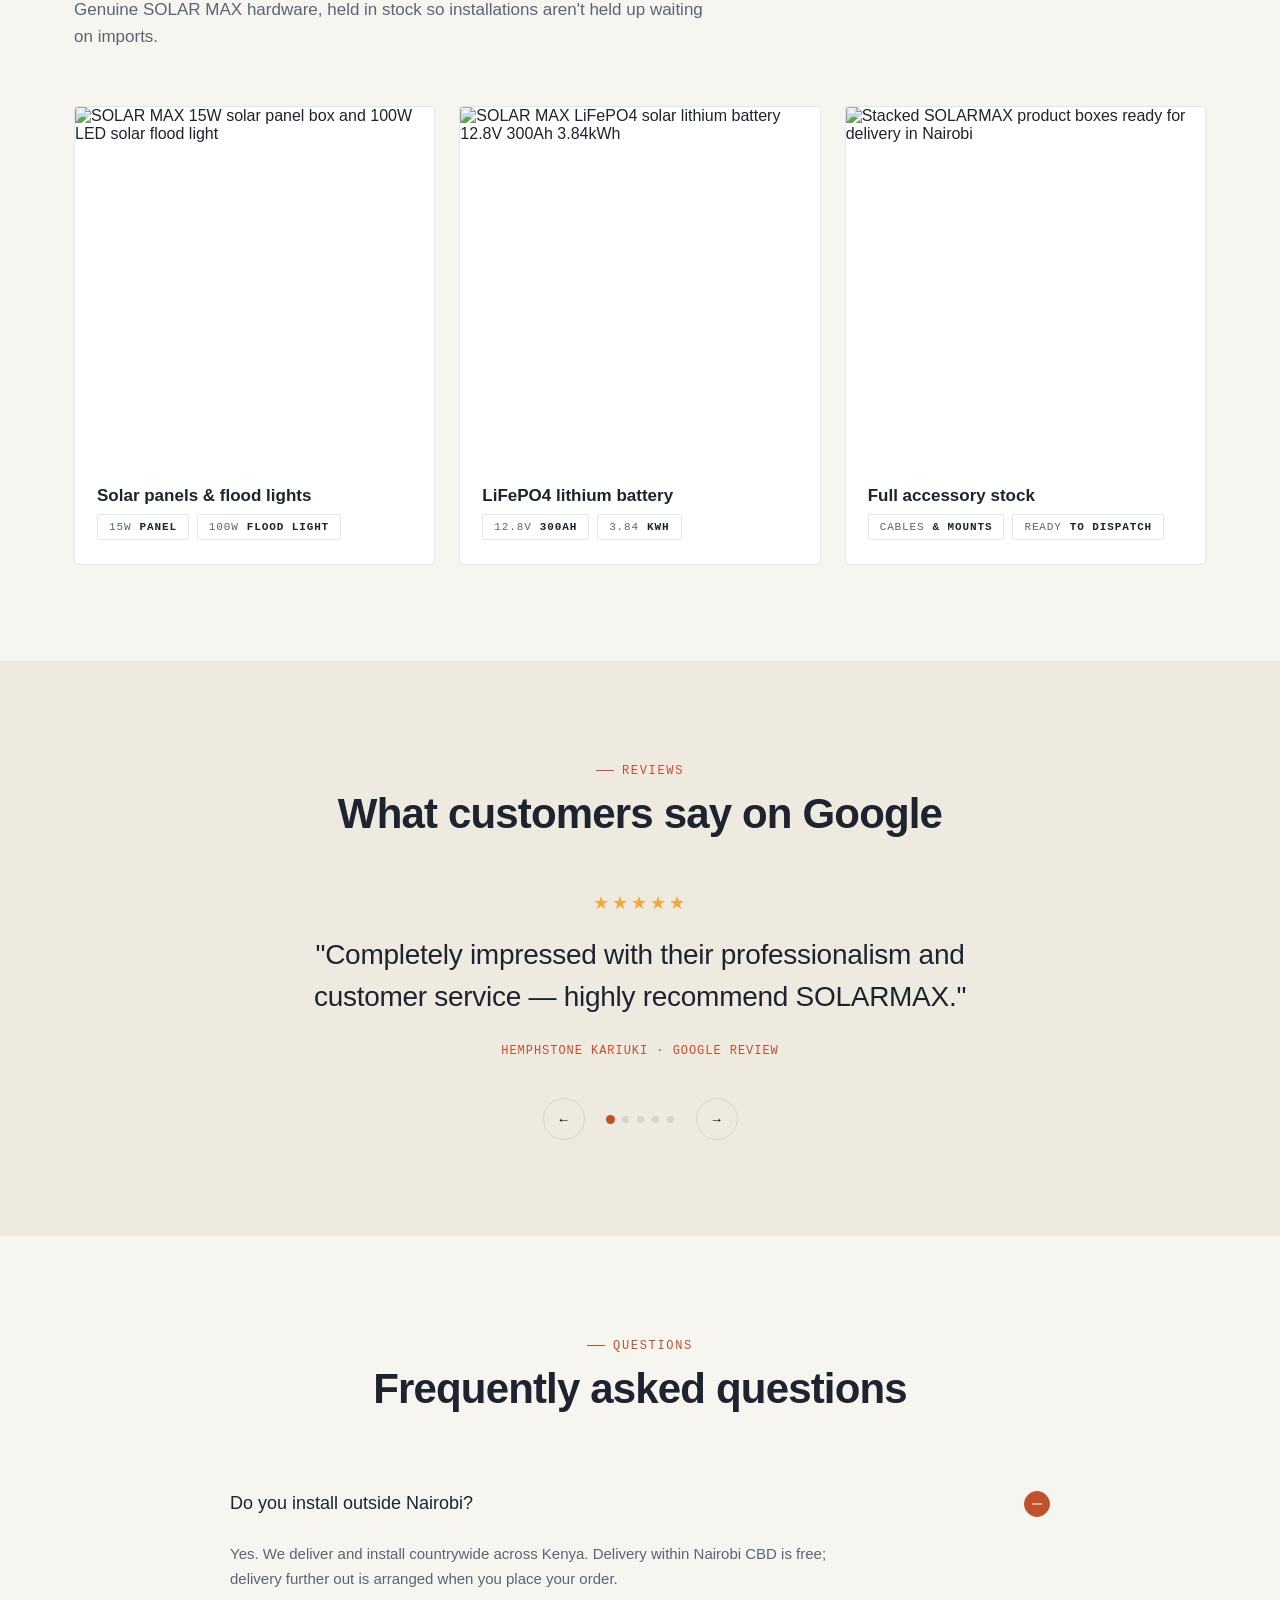
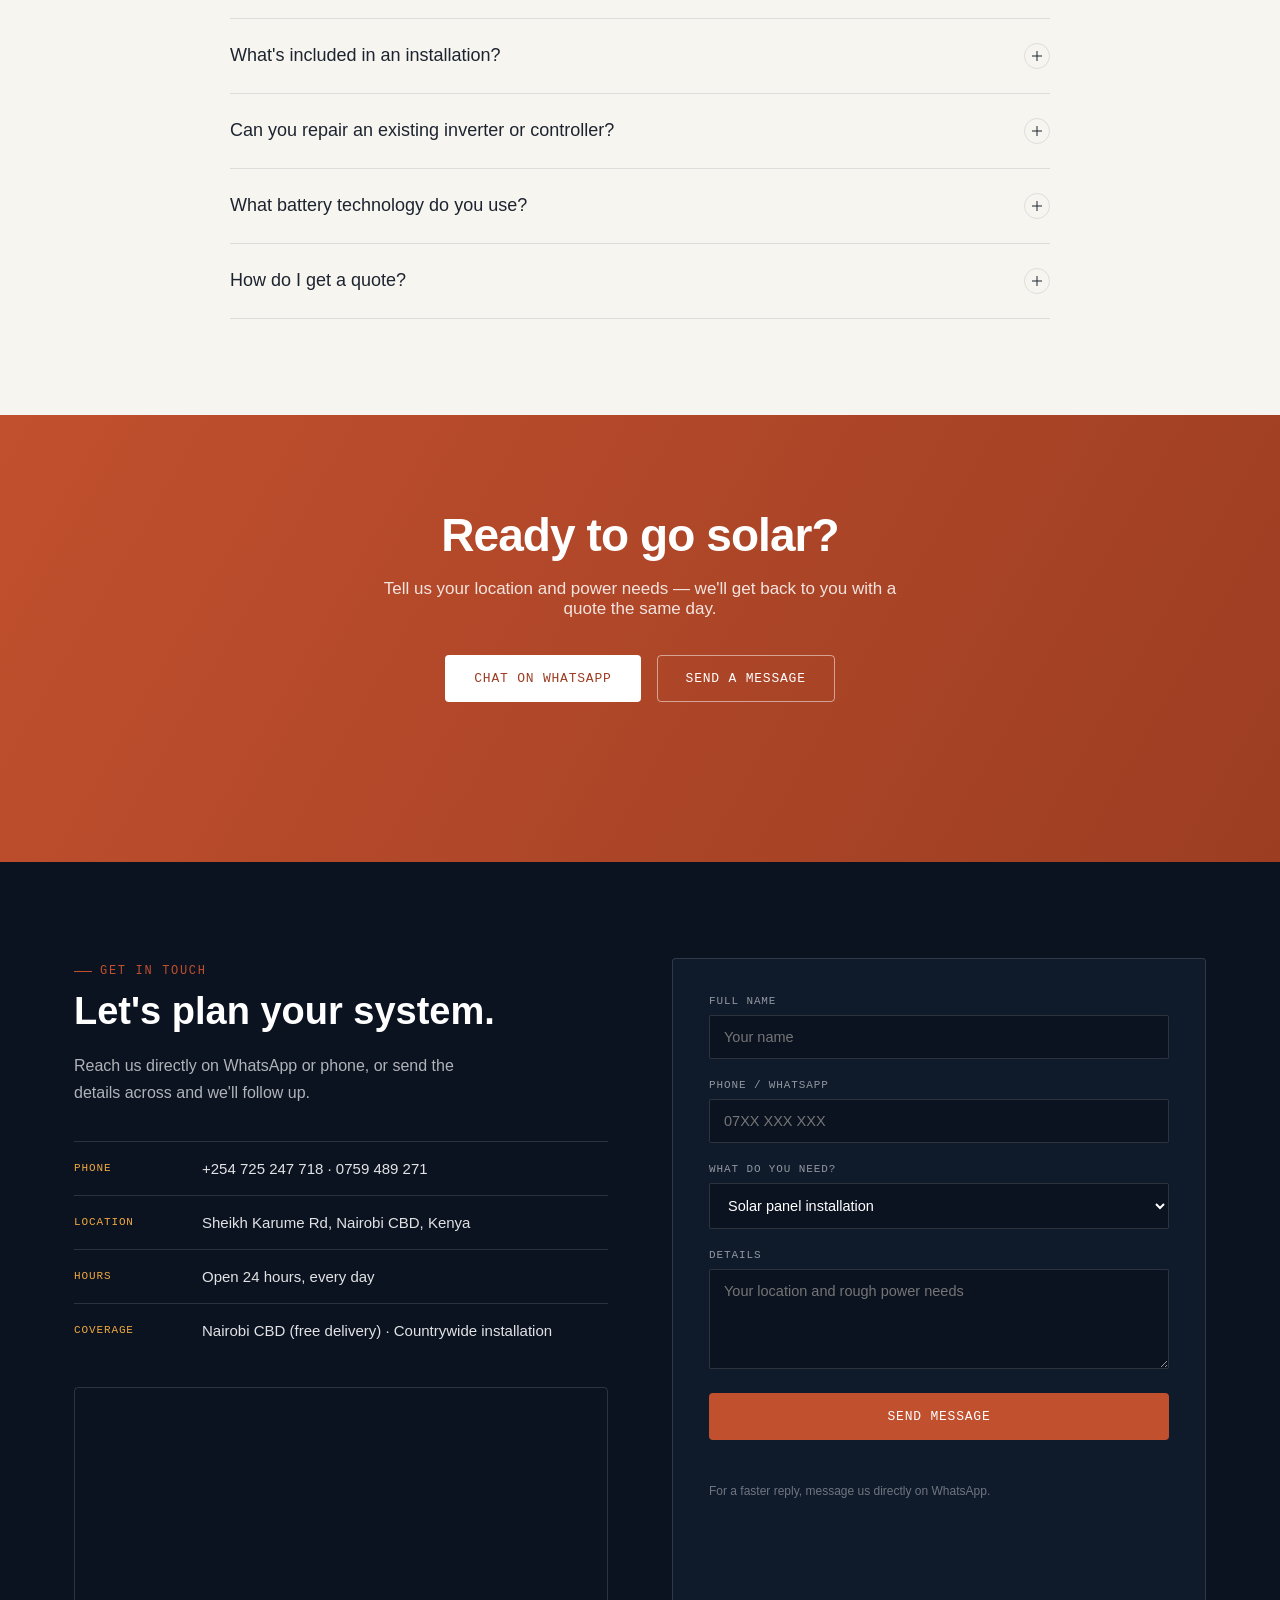
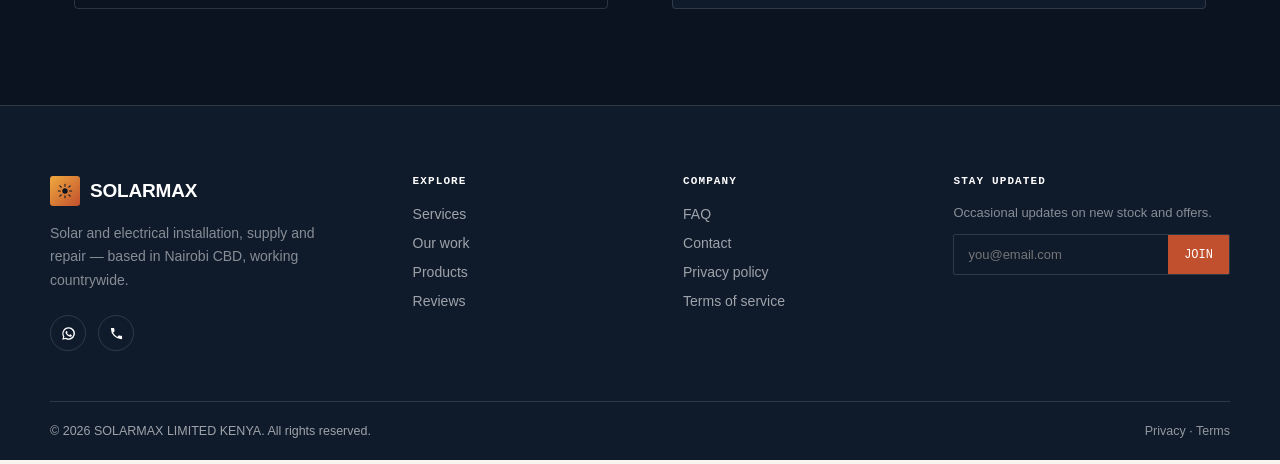
==== commit c5fda84b: "Rename index-1.html to index.html" ====
--- a/index.html
+++ b/index.html
@@ -12,27 +12,27 @@
 <meta property="og:type" content="website">
 <meta property="og:title" content="SOLARMAX LIMITED KENYA — Solar Installation &amp; Electrical Services">
 <meta property="og:description" content="Reliable solar power, installed countrywide. Panels, LiFePO4 batteries, inverters, repair and maintenance from Nairobi CBD. Rated 4.6★ (31 reviews).">
-<meta property="og:image" content="images/hero-install.jpg">
+<meta property="og:image" content="hero-install.jpg">
 <meta property="og:url" content="https://solarmaxkenya.co.ke/">
 <meta property="og:locale" content="en_KE">
 <meta name="twitter:card" content="summary_large_image">
 <meta name="twitter:title" content="SOLARMAX LIMITED KENYA — Solar Installation &amp; Electrical Services">
 <meta name="twitter:description" content="Reliable solar power, installed countrywide from Nairobi CBD. Rated 4.6★ (31 reviews).">
-<meta name="twitter:image" content="images/hero-install.jpg">
-
-<link rel="icon" type="image/svg+xml" href="images/favicon.svg">
+<meta name="twitter:image" content="hero-install.jpg">
+
+<link rel="icon" type="image/svg+xml" href="favicon.svg">
 
 <link rel="preconnect" href="https://fonts.googleapis.com">
 <link rel="preconnect" href="https://fonts.gstatic.com" crossorigin>
 <link href="https://fonts.googleapis.com/css2?family=Space+Grotesk:wght@500;600;700&family=Inter:wght@400;500;600&family=IBM+Plex+Mono:wght@400;500&display=swap" rel="stylesheet">
-<link rel="stylesheet" href="css/style.css">
+<link rel="stylesheet" href="style.css">
 
 <script type="application/ld+json">
 {
   "@context": "https://schema.org",
   "@type": "ElectricianOrganization",
   "name": "SOLARMAX LIMITED KENYA",
-  "image": "images/hero-install.jpg",
+  "image": "hero-install.jpg",
   "telephone": "+254725247718",
   "priceRange": "$$",
   "address": {
@@ -85,7 +85,7 @@
 <!-- Hero -->
 <section class="hero" id="top">
   <div class="hero-media">
-    <img src="images/hero-install.jpg" alt="SOLARMAX technician installing solar panels on a rooftop in Kenya" fetchpriority="high">
+    <img src="hero-install.jpg" alt="SOLARMAX technician installing solar panels on a rooftop in Kenya" fetchpriority="high">
   </div>
   <div class="container hero-content">
     <div class="hero-badge"><span class="dot"></span> Open 24 Hours · Nairobi CBD</div>
@@ -179,7 +179,7 @@
     </div>
     <div class="process-grid">
       <div class="process-card" data-reveal>
-        <div class="process-img"><img src="images/delivery.jpg" alt="SOLARMAX staff preparing solar equipment for delivery in Nairobi" loading="lazy" data-lightbox="images/delivery.jpg" data-caption="Order prepared for dispatch, Nairobi CBD"></div>
+        <div class="process-img"><img src="delivery.jpg" alt="SOLARMAX staff preparing solar equipment for delivery in Nairobi" loading="lazy" data-lightbox="delivery.jpg" data-caption="Order prepared for dispatch, Nairobi CBD"></div>
         <div class="process-body">
           <div class="process-step">Step 01</div>
           <h3>Order &amp; dispatch</h3>
@@ -187,7 +187,7 @@
         </div>
       </div>
       <div class="process-card" data-reveal data-reveal-delay="1">
-        <div class="process-img"><img src="images/hero-install.jpg" alt="SOLARMAX technician mounting solar panels on a rooftop" loading="lazy" data-lightbox="images/hero-install.jpg" data-caption="On-site rooftop installation"></div>
+        <div class="process-img"><img src="hero-install.jpg" alt="SOLARMAX technician mounting solar panels on a rooftop" loading="lazy" data-lightbox="hero-install.jpg" data-caption="On-site rooftop installation"></div>
         <div class="process-body">
           <div class="process-step">Step 02</div>
           <h3>On-site installation</h3>
@@ -195,7 +195,7 @@
         </div>
       </div>
       <div class="process-card" data-reveal data-reveal-delay="2">
-        <div class="process-img"><img src="images/battery.jpg" alt="SOLAR MAX LiFePO4 lithium battery ready for use" loading="lazy" data-lightbox="images/battery.jpg" data-caption="SOLAR MAX 12.8V 300Ah LiFePO4 battery"></div>
+        <div class="process-img"><img src="battery.jpg" alt="SOLAR MAX LiFePO4 lithium battery ready for use" loading="lazy" data-lightbox="battery.jpg" data-caption="SOLAR MAX 12.8V 300Ah LiFePO4 battery"></div>
         <div class="process-body">
           <div class="process-step">Step 03</div>
           <h3>System live</h3>
@@ -216,8 +216,8 @@
     </div>
     <div class="products-grid">
       <div class="product-card" data-reveal>
-        <div class="product-img" data-lightbox="images/panels.jpg" data-caption="SOLAR MAX 15W panel and 100W LED solar flood light">
-          <img src="images/panels.jpg" alt="SOLAR MAX 15W solar panel box and 100W LED solar flood light" loading="lazy">
+        <div class="product-img" data-lightbox="panels.jpg" data-caption="SOLAR MAX 15W panel and 100W LED solar flood light">
+          <img src="panels.jpg" alt="SOLAR MAX 15W solar panel box and 100W LED solar flood light" loading="lazy">
         </div>
         <div class="product-body">
           <h3>Solar panels &amp; flood lights</h3>
@@ -228,8 +228,8 @@
         </div>
       </div>
       <div class="product-card" data-reveal data-reveal-delay="1">
-        <div class="product-img" data-lightbox="images/battery.jpg" data-caption="SOLAR MAX LiFePO4 solar lithium battery, 12.8V 300Ah">
-          <img src="images/battery.jpg" alt="SOLAR MAX LiFePO4 solar lithium battery 12.8V 300Ah 3.84kWh" loading="lazy">
+        <div class="product-img" data-lightbox="battery.jpg" data-caption="SOLAR MAX LiFePO4 solar lithium battery, 12.8V 300Ah">
+          <img src="battery.jpg" alt="SOLAR MAX LiFePO4 solar lithium battery 12.8V 300Ah 3.84kWh" loading="lazy">
         </div>
         <div class="product-body">
           <h3>LiFePO4 lithium battery</h3>
@@ -240,8 +240,8 @@
         </div>
       </div>
       <div class="product-card" data-reveal data-reveal-delay="2">
-        <div class="product-img" data-lightbox="images/delivery.jpg" data-caption="Stock ready for delivery at the SOLARMAX Nairobi store">
-          <img src="images/delivery.jpg" alt="Stacked SOLARMAX product boxes ready for delivery in Nairobi" loading="lazy">
+        <div class="product-img" data-lightbox="delivery.jpg" data-caption="Stock ready for delivery at the SOLARMAX Nairobi store">
+          <img src="delivery.jpg" alt="Stacked SOLARMAX product boxes ready for delivery in Nairobi" loading="lazy">
         </div>
         <div class="product-body">
           <h3>Full accessory stock</h3>
@@ -456,6 +456,6 @@
 </div>
 
 <script>document.getElementById('year').textContent = new Date().getFullYear();</script>
-<script src="js/script.js"></script>
+<script src="script.js"></script>
 </body>
 </html>
--- a/style.css
+++ b/style.css
@@ -0,0 +1,422 @@
+/* ============================================================
+   SOLARMAX LIMITED KENYA — stylesheet
+   Tokens
+   ------------------------------------------------------------
+   --ink     #0B1220  deep panel-glass navy (dark sections)
+   --panel   #163A55  solar-panel blue (cards on dark)
+   --rust    #C1502E  oxidised roof-iron terracotta (accent/CTA)
+   --gold    #F0A93E  equatorial sun gold (highlight/hover)
+   --paper   #F7F5F0  daylight off-white (light sections)
+   --slate   #1D2430  body ink
+   --slate-soft #5B6472 muted body text
+   ============================================================ */
+
+:root{
+  --ink:#0B1220;
+  --ink-2:#0F1A2B;
+  --panel:#163A55;
+  --panel-2:#1E4A6B;
+  --rust:#C1502E;
+  --rust-dark:#9C3D22;
+  --gold:#F0A93E;
+  --paper:#F7F5F0;
+  --paper-2:#EFEAE0;
+  --slate:#1D2430;
+  --slate-soft:#5B6472;
+  --line: rgba(11,18,32,0.10);
+  --line-dark: rgba(247,245,240,0.14);
+
+  --font-display:'Space Grotesk', sans-serif;
+  --font-body:'Inter', sans-serif;
+  --font-mono:'IBM Plex Mono', monospace;
+
+  --radius: 4px;
+  --container: 1180px;
+
+  --ease: cubic-bezier(.16,.8,.3,1);
+}
+
+*,*::before,*::after{ box-sizing:border-box; }
+html{ scroll-behavior:smooth; }
+@media (prefers-reduced-motion: reduce){
+  html{ scroll-behavior:auto; }
+  *,*::before,*::after{ animation-duration:0.001ms !important; animation-iteration-count:1 !important; transition-duration:0.001ms !important; scroll-behavior:auto !important; }
+}
+
+body{
+  margin:0;
+  font-family:var(--font-body);
+  color:var(--slate);
+  background:var(--paper);
+  -webkit-font-smoothing:antialiased;
+  overflow-x:hidden;
+}
+
+img{ max-width:100%; display:block; }
+a{ color:inherit; text-decoration:none; }
+ul{ margin:0; padding:0; list-style:none; }
+button{ font-family:inherit; cursor:pointer; }
+h1,h2,h3,h4{ font-family:var(--font-display); margin:0; line-height:1.05; }
+p{ margin:0; }
+
+.container{ width:100%; max-width:var(--container); margin:0 auto; padding:0 24px; }
+
+.eyebrow{
+  font-family:var(--font-mono);
+  font-size:12px;
+  letter-spacing:.14em;
+  text-transform:uppercase;
+  color:var(--rust);
+  display:inline-flex;
+  align-items:center;
+  gap:8px;
+  margin-bottom:14px;
+}
+.eyebrow::before{
+  content:"";
+  width:18px; height:1px;
+  background:var(--rust);
+  display:inline-block;
+}
+
+.section{ padding:96px 0; }
+@media (max-width:768px){ .section{ padding:64px 0; } }
+
+.section-head{ max-width:640px; margin-bottom:56px; }
+.section-head h2{ font-size:clamp(28px,4vw,42px); letter-spacing:-0.02em; }
+.section-head p{ margin-top:16px; color:var(--slate-soft); font-size:17px; line-height:1.6; }
+.section-head.center{ margin-left:auto; margin-right:auto; text-align:center; }
+
+/* ---------- Buttons ---------- */
+.btn{
+  display:inline-flex; align-items:center; justify-content:center; gap:10px;
+  padding:15px 28px;
+  font-family:var(--font-mono);
+  font-size:13px;
+  letter-spacing:.06em;
+  text-transform:uppercase;
+  border-radius:var(--radius);
+  border:1px solid transparent;
+  transition:transform .35s var(--ease), background .3s, border-color .3s, color .3s;
+  white-space:nowrap;
+}
+.btn:hover{ transform:translateY(-2px); }
+.btn-primary{ background:var(--rust); color:#fff; }
+.btn-primary:hover{ background:var(--rust-dark); }
+.btn-ghost{ border-color:currentColor; color:inherit; background:transparent; }
+.btn-ghost:hover{ background:rgba(255,255,255,0.08); }
+.btn-light{ border-color:var(--slate); color:var(--slate); }
+.btn-light:hover{ background:var(--slate); color:#fff; }
+.btn-sm{ padding:11px 18px; font-size:11px; }
+
+/* ---------- Loader ---------- */
+#loader{
+  position:fixed; inset:0; z-index:9999;
+  background:var(--ink);
+  display:flex; align-items:center; justify-content:center;
+  transition:opacity .6s var(--ease), visibility .6s var(--ease);
+}
+#loader.hidden{ opacity:0; visibility:hidden; pointer-events:none; }
+.loader-mark{ position:relative; width:84px; height:84px; }
+.loader-ray{
+  position:absolute; inset:0;
+  border-radius:50%;
+  border:2px solid transparent;
+  border-top-color:var(--gold);
+  border-right-color:var(--rust);
+  animation:spin 1.1s linear infinite;
+}
+.loader-core{
+  position:absolute; inset:24px;
+  border-radius:2px;
+  background:linear-gradient(135deg,var(--gold),var(--rust));
+  animation:pulse 1.4s ease-in-out infinite;
+}
+@keyframes spin{ to{ transform:rotate(360deg);} }
+@keyframes pulse{ 0%,100%{ transform:scale(.85); opacity:.85;} 50%{ transform:scale(1); opacity:1;} }
+
+/* ---------- Nav ---------- */
+#navbar{
+  position:fixed; top:0; left:0; right:0; z-index:900;
+  padding:22px 0;
+  transition:padding .35s var(--ease), background .35s var(--ease), box-shadow .35s var(--ease);
+}
+#navbar .container{ display:flex; align-items:center; justify-content:space-between; }
+#navbar.scrolled{
+  padding:14px 0;
+  background:rgba(11,18,32,0.92);
+  backdrop-filter:blur(10px);
+  box-shadow:0 6px 24px rgba(0,0,0,.18);
+}
+.brand{ display:flex; align-items:center; gap:10px; font-family:var(--font-display); font-weight:700; font-size:19px; color:#fff; letter-spacing:-0.01em; }
+.brand-mark{ width:30px; height:30px; border-radius:3px; background:linear-gradient(135deg,var(--gold),var(--rust)); flex:none; display:grid; place-items:center; }
+.brand-mark svg{ width:16px; height:16px; }
+.brand small{ display:block; font-family:var(--font-mono); font-size:9px; letter-spacing:.14em; color:var(--gold); font-weight:400; text-transform:uppercase; }
+
+.nav-links{ display:flex; align-items:center; gap:34px; }
+.nav-links a{
+  color:rgba(255,255,255,.82); font-size:14px; font-weight:500; position:relative; padding:4px 0;
+}
+.nav-links a::after{
+  content:""; position:absolute; left:0; right:100%; bottom:-2px; height:1px; background:var(--gold);
+  transition:right .35s var(--ease);
+}
+.nav-links a:hover, .nav-links a.active{ color:#fff; }
+.nav-links a:hover::after, .nav-links a.active::after{ right:0; }
+.nav-cta{ display:flex; align-items:center; gap:14px; }
+.hamburger{ display:none; flex-direction:column; gap:5px; background:none; border:0; padding:6px; z-index:20; }
+.hamburger span{ width:24px; height:2px; background:#fff; display:block; transition:transform .3s var(--ease), opacity .3s; }
+.hamburger.open span:nth-child(1){ transform:translateY(7px) rotate(45deg); }
+.hamburger.open span:nth-child(2){ opacity:0; }
+.hamburger.open span:nth-child(3){ transform:translateY(-7px) rotate(-45deg); }
+
+@media (max-width:900px){
+  .nav-links{
+    position:fixed; inset:0 0 0 30%; top:0;
+    background:var(--ink); flex-direction:column; justify-content:center; align-items:flex-start;
+    padding:0 40px; gap:26px;
+    transform:translateX(100%); transition:transform .45s var(--ease);
+  }
+  .nav-links.open{ transform:translateX(0); }
+  .nav-links a{ font-size:22px; }
+  .nav-cta .btn-ghost{ display:none; }
+  .hamburger{ display:flex; }
+}
+
+/* ---------- Hero ---------- */
+.hero{
+  position:relative; min-height:100vh;
+  display:flex; align-items:flex-end;
+  background:var(--ink);
+  overflow:hidden;
+}
+.hero-media{ position:absolute; inset:0; }
+.hero-media img{ width:100%; height:100%; object-fit:cover; object-position:60% 30%; opacity:.55; }
+.hero-media::after{
+  content:""; position:absolute; inset:0;
+  background:linear-gradient(180deg, rgba(11,18,32,.55) 0%, rgba(11,18,32,.35) 40%, rgba(11,18,32,.96) 100%),
+             linear-gradient(100deg, rgba(11,18,32,.92) 10%, rgba(11,18,32,.15) 55%);
+}
+.hero-content{ position:relative; z-index:2; padding:200px 0 90px; color:#fff; width:100%; }
+.hero-badge{
+  display:inline-flex; align-items:center; gap:8px;
+  font-family:var(--font-mono); font-size:12px; letter-spacing:.1em; text-transform:uppercase;
+  color:var(--gold); border:1px solid var(--line-dark); padding:7px 14px; border-radius:100px;
+  margin-bottom:26px;
+}
+.hero-badge .dot{ width:6px; height:6px; border-radius:50%; background:var(--gold); animation:pulse 1.6s ease-in-out infinite; }
+.hero h1{
+  font-size:clamp(38px,6.4vw,84px);
+  letter-spacing:-0.03em;
+  max-width:920px;
+  margin-bottom:26px;
+}
+.hero h1 em{ font-style:normal; color:var(--gold); }
+.hero-sub{ font-size:18px; color:rgba(255,255,255,.72); max-width:520px; line-height:1.65; margin-bottom:40px; }
+.hero-actions{ display:flex; flex-wrap:wrap; gap:16px; margin-bottom:64px; }
+.hero-meta{ display:flex; flex-wrap:wrap; gap:36px; border-top:1px solid var(--line-dark); padding-top:26px; }
+.hero-meta div{ display:flex; flex-direction:column; gap:4px; }
+.hero-meta strong{ font-family:var(--font-display); font-size:22px; }
+.hero-meta span{ font-family:var(--font-mono); font-size:11px; letter-spacing:.08em; text-transform:uppercase; color:rgba(255,255,255,.55); }
+
+/* ---------- Marquee strip ---------- */
+.strip{ background:var(--rust); color:#fff; padding:13px 0; overflow:hidden; }
+.strip-track{ display:flex; gap:48px; white-space:nowrap; animation:marquee 26s linear infinite; width:max-content; }
+.strip-track span{ font-family:var(--font-mono); font-size:13px; letter-spacing:.08em; text-transform:uppercase; display:flex; align-items:center; gap:12px; }
+.strip-track span::after{ content:"◆"; opacity:.6; font-size:9px; margin-left:12px; }
+@keyframes marquee{ from{ transform:translateX(0);} to{ transform:translateX(-50%);} }
+
+/* ---------- Stats ---------- */
+.stats{ background:var(--ink); color:#fff; padding:70px 0; }
+.stats-grid{ display:grid; grid-template-columns:repeat(4,1fr); gap:32px; }
+.stat{ border-left:1px solid var(--line-dark); padding-left:22px; }
+.stat .num{ font-family:var(--font-display); font-size:clamp(32px,4vw,52px); color:var(--gold); letter-spacing:-0.02em; }
+.stat .label{ font-family:var(--font-mono); font-size:12px; letter-spacing:.08em; text-transform:uppercase; color:rgba(255,255,255,.6); margin-top:6px; }
+@media (max-width:768px){ .stats-grid{ grid-template-columns:repeat(2,1fr); row-gap:36px; } }
+
+/* ---------- Spec chip (signature motif) ---------- */
+.spec-tag{
+  display:inline-flex; align-items:center; gap:8px;
+  font-family:var(--font-mono); font-size:11px; letter-spacing:.08em; text-transform:uppercase;
+  padding:6px 11px; border:1px solid var(--line); border-radius:2px; color:var(--slate-soft);
+}
+.spec-tag b{ color:var(--slate); font-weight:600; }
+
+/* ---------- Services ---------- */
+.services-grid{ display:grid; grid-template-columns:repeat(3,1fr); gap:1px; background:var(--line); border:1px solid var(--line); }
+.service-card{ background:var(--paper); padding:38px 32px; transition:background .3s; }
+.service-card:hover{ background:#fff; }
+.service-index{ font-family:var(--font-mono); font-size:12px; color:var(--rust); margin-bottom:22px; }
+.service-card h3{ font-size:20px; margin-bottom:12px; letter-spacing:-0.01em; }
+.service-card p{ color:var(--slate-soft); font-size:14.5px; line-height:1.65; margin-bottom:18px; }
+@media (max-width:900px){ .services-grid{ grid-template-columns:1fr 1fr; } }
+@media (max-width:600px){ .services-grid{ grid-template-columns:1fr; } }
+
+/* ---------- Process (delivery -> install -> live) ---------- */
+.process{ background:var(--panel); color:#fff; }
+.process .section-head p{ color:rgba(255,255,255,.7); }
+.process-grid{ display:grid; grid-template-columns:repeat(3,1fr); gap:28px; }
+.process-card{ background:var(--ink-2); border:1px solid var(--line-dark); border-radius:var(--radius); overflow:hidden; }
+.process-img{ aspect-ratio:4/3; overflow:hidden; }
+.process-img img{ width:100%; height:100%; object-fit:cover; transition:transform .6s var(--ease); }
+.process-card:hover .process-img img{ transform:scale(1.06); }
+.process-body{ padding:24px 26px 28px; }
+.process-step{ font-family:var(--font-mono); font-size:11px; color:var(--gold); letter-spacing:.1em; margin-bottom:10px; }
+.process-body h3{ font-size:19px; margin-bottom:8px; }
+.process-body p{ color:rgba(255,255,255,.65); font-size:14px; line-height:1.6; }
+@media (max-width:860px){ .process-grid{ grid-template-columns:1fr; } }
+
+/* ---------- Products ---------- */
+.products-grid{ display:grid; grid-template-columns:repeat(3,1fr); gap:24px; }
+.product-card{ border:1px solid var(--line); border-radius:var(--radius); overflow:hidden; background:#fff; }
+.product-img{ aspect-ratio:1/1; overflow:hidden; cursor:pointer; position:relative; }
+.product-img img{ width:100%; height:100%; object-fit:cover; transition:transform .5s var(--ease); }
+.product-img:hover img{ transform:scale(1.08); }
+.product-img::after{ content:"⤢ view"; position:absolute; right:10px; bottom:10px; font-family:var(--font-mono); font-size:10px; letter-spacing:.08em; text-transform:uppercase; background:rgba(11,18,32,.75); color:#fff; padding:6px 9px; border-radius:2px; opacity:0; transition:opacity .3s; }
+.product-img:hover::after{ opacity:1; }
+.product-body{ padding:20px 22px 24px; }
+.product-body h3{ font-size:17px; margin-bottom:10px; }
+.product-specs{ display:flex; flex-wrap:wrap; gap:8px; }
+@media (max-width:860px){ .products-grid{ grid-template-columns:1fr; } }
+
+/* ---------- Lightbox ---------- */
+#lightbox{ position:fixed; inset:0; background:rgba(11,18,32,.94); z-index:1200; display:flex; align-items:center; justify-content:center; opacity:0; visibility:hidden; transition:opacity .3s, visibility .3s; padding:40px; }
+#lightbox.open{ opacity:1; visibility:visible; }
+#lightbox img{ max-width:min(880px,90vw); max-height:80vh; object-fit:contain; border-radius:4px; }
+#lightbox-close{ position:absolute; top:28px; right:32px; background:none; border:1px solid var(--line-dark); color:#fff; width:42px; height:42px; border-radius:50%; font-size:20px; }
+
+/* ---------- Testimonial slider ---------- */
+.testimonials{ background:var(--paper-2); }
+.t-slider{ position:relative; max-width:760px; margin:0 auto; }
+.t-track{ overflow:hidden; }
+.t-slides{ display:flex; transition:transform .55s var(--ease); }
+.t-slide{ min-width:100%; padding:0 8px; text-align:center; }
+.t-slide .quote{ font-family:var(--font-display); font-size:clamp(20px,2.6vw,28px); line-height:1.5; letter-spacing:-0.01em; margin-bottom:26px; }
+.t-slide .who{ font-family:var(--font-mono); font-size:12px; letter-spacing:.08em; text-transform:uppercase; color:var(--rust); }
+.t-stars{ color:var(--gold); font-size:18px; letter-spacing:3px; margin-bottom:20px; }
+.t-controls{ display:flex; justify-content:center; align-items:center; gap:22px; margin-top:40px; }
+.t-arrow{ width:42px; height:42px; border-radius:50%; border:1px solid var(--line); background:transparent; display:grid; place-items:center; transition:background .3s,border-color .3s; }
+.t-arrow:hover{ background:var(--ink); border-color:var(--ink); color:#fff; }
+.t-dots{ display:flex; gap:8px; }
+.t-dots button{ width:7px; height:7px; border-radius:50%; background:var(--line); border:0; padding:0; transition:background .3s,transform .3s; }
+.t-dots button.active{ background:var(--rust); transform:scale(1.3); }
+
+/* ---------- FAQ ---------- */
+.faq-list{ max-width:820px; margin:0 auto; }
+.faq-item{ border-bottom:1px solid var(--line); }
+.faq-q{ width:100%; text-align:left; background:none; border:0; padding:24px 0; display:flex; justify-content:space-between; align-items:center; gap:20px; font-family:var(--font-display); font-size:18px; color:var(--slate); }
+.faq-q .plus{ width:26px; height:26px; border:1px solid var(--line); border-radius:50%; flex:none; position:relative; transition:transform .35s var(--ease), background .3s, border-color .3s; }
+.faq-q .plus::before, .faq-q .plus::after{ content:""; position:absolute; background:var(--slate); transition:transform .3s; }
+.faq-q .plus::before{ width:10px; height:1px; top:50%; left:50%; transform:translate(-50%,-50%); }
+.faq-q .plus::after{ width:1px; height:10px; top:50%; left:50%; transform:translate(-50%,-50%); }
+.faq-item.open .faq-q .plus{ background:var(--rust); border-color:var(--rust); }
+.faq-item.open .faq-q .plus::before, .faq-item.open .faq-q .plus::after{ background:#fff; }
+.faq-item.open .faq-q .plus::after{ transform:translate(-50%,-50%) rotate(90deg) scaleY(0); }
+.faq-a{ max-height:0; overflow:hidden; transition:max-height .4s var(--ease); }
+.faq-a p{ padding:0 0 26px; color:var(--slate-soft); font-size:15px; line-height:1.7; max-width:640px; }
+
+/* ---------- CTA band ---------- */
+.cta-band{ background:linear-gradient(120deg, var(--rust), var(--rust-dark)); color:#fff; text-align:center; }
+.cta-band h2{ font-size:clamp(28px,4.4vw,46px); letter-spacing:-0.02em; margin-bottom:20px; }
+.cta-band p{ color:rgba(255,255,255,.85); max-width:520px; margin:0 auto 36px; font-size:17px; }
+.cta-band .btn-primary{ background:#fff; color:var(--rust-dark); }
+.cta-band .btn-primary:hover{ background:var(--ink); color:#fff; }
+.cta-band .btn-ghost{ border-color:rgba(255,255,255,.5); }
+
+/* ---------- Contact ---------- */
+.contact{ background:var(--ink); color:#fff; }
+.contact-grid{ display:grid; grid-template-columns:1fr 1fr; gap:64px; }
+.contact-info h2{ font-size:clamp(28px,3.6vw,38px); margin-bottom:20px; }
+.contact-info p{ color:rgba(255,255,255,.68); line-height:1.7; margin-bottom:34px; max-width:420px; }
+.info-row{ display:flex; gap:18px; padding:18px 0; border-top:1px solid var(--line-dark); }
+.info-row:last-of-type{ border-bottom:1px solid var(--line-dark); }
+.info-row .k{ font-family:var(--font-mono); font-size:11px; letter-spacing:.08em; text-transform:uppercase; color:var(--gold); width:110px; flex:none; padding-top:2px; }
+.info-row .v{ font-size:15px; color:rgba(255,255,255,.88); }
+.map-frame{ margin-top:30px; border-radius:var(--radius); overflow:hidden; border:1px solid var(--line-dark); filter:grayscale(.3) contrast(1.05); }
+.map-frame iframe{ width:100%; height:220px; border:0; display:block; }
+
+.form-card{ background:var(--ink-2); border:1px solid var(--line-dark); border-radius:var(--radius); padding:36px; }
+.field{ margin-bottom:20px; }
+.field label{ display:block; font-family:var(--font-mono); font-size:11px; letter-spacing:.08em; text-transform:uppercase; color:rgba(255,255,255,.55); margin-bottom:8px; }
+.field input, .field textarea, .field select{
+  width:100%; background:var(--ink); border:1px solid var(--line-dark); color:#fff; padding:13px 14px; border-radius:2px; font-family:var(--font-body); font-size:14.5px; transition:border-color .3s;
+}
+.field input:focus, .field textarea:focus, .field select:focus{ outline:none; border-color:var(--gold); }
+.field textarea{ resize:vertical; min-height:100px; }
+.form-note{ font-size:12px; color:rgba(255,255,255,.4); margin-top:14px; }
+.form-status{ font-family:var(--font-mono); font-size:12px; margin-top:14px; min-height:16px; }
+.form-status.ok{ color:#7CD68A; }
+.form-status.err{ color:#E77; }
+@media (max-width:900px){ .contact-grid{ grid-template-columns:1fr; gap:48px; } }
+
+/* ---------- Footer ---------- */
+footer{ background:var(--ink-2); color:rgba(255,255,255,.6); border-top:1px solid var(--line-dark); }
+.footer-top{ display:grid; grid-template-columns:1.4fr 1fr 1fr 1.2fr; gap:40px; padding:70px 0 50px; }
+.footer-brand p{ color:rgba(255,255,255,.5); font-size:14px; line-height:1.7; margin:16px 0 22px; max-width:280px; }
+.footer-col h4{ font-family:var(--font-mono); font-size:11px; letter-spacing:.1em; text-transform:uppercase; color:#fff; margin-bottom:18px; }
+.footer-col ul li{ margin-bottom:11px; }
+.footer-col a{ font-size:14px; color:rgba(255,255,255,.6); transition:color .25s; }
+.footer-col a:hover{ color:var(--gold); }
+.newsletter-form{ display:flex; border:1px solid var(--line-dark); border-radius:2px; overflow:hidden; margin-top:6px; }
+.newsletter-form input{ flex:1; background:transparent; border:0; padding:12px 14px; color:#fff; font-size:13px; }
+.newsletter-form input:focus{ outline:none; }
+.newsletter-form button{ background:var(--rust); border:0; color:#fff; padding:0 16px; font-family:var(--font-mono); font-size:12px; text-transform:uppercase; }
+.social-row{ display:flex; gap:12px; margin-top:20px; }
+.social-row a{ width:36px; height:36px; border:1px solid var(--line-dark); border-radius:50%; display:grid; place-items:center; transition:border-color .3s, background .3s; }
+.social-row a:hover{ background:var(--rust); border-color:var(--rust); }
+.social-row svg{ width:15px; height:15px; }
+.footer-bottom{ border-top:1px solid var(--line-dark); padding:22px 0; display:flex; justify-content:space-between; align-items:center; flex-wrap:wrap; gap:12px; font-size:12.5px; }
+.footer-bottom a{ color:rgba(255,255,255,.55); }
+.footer-bottom a:hover{ color:#fff; }
+@media (max-width:860px){ .footer-top{ grid-template-columns:1fr 1fr; } }
+@media (max-width:560px){ .footer-top{ grid-template-columns:1fr; } }
+
+/* ---------- WhatsApp float ---------- */
+#wa-float{
+  position:fixed; right:24px; bottom:24px; z-index:800;
+  width:58px; height:58px; border-radius:50%;
+  background:#25D366; display:grid; place-items:center;
+  box-shadow:0 10px 30px rgba(37,211,102,.4);
+  transition:transform .3s var(--ease);
+}
+#wa-float:hover{ transform:scale(1.08); }
+#wa-float svg{ width:28px; height:28px; fill:#fff; }
+#wa-float .ping{ position:absolute; inset:0; border-radius:50%; background:#25D366; animation:ping 2.2s ease-out infinite; }
+@keyframes ping{ 0%{ transform:scale(1); opacity:.5; } 100%{ transform:scale(1.9); opacity:0; } }
+
+/* ---------- Scroll to top ---------- */
+#totop{
+  position:fixed; right:24px; bottom:92px; z-index:800;
+  width:44px; height:44px; border-radius:50%;
+  background:var(--ink); color:#fff; border:1px solid var(--line-dark);
+  display:grid; place-items:center;
+  opacity:0; visibility:hidden; transform:translateY(10px);
+  transition:opacity .3s, visibility .3s, transform .3s;
+}
+#totop.show{ opacity:1; visibility:visible; transform:translateY(0); }
+
+/* ---------- Reveal on scroll ---------- */
+[data-reveal]{ opacity:0; transform:translateY(28px); transition:opacity .7s var(--ease), transform .7s var(--ease); }
+[data-reveal].in{ opacity:1; transform:translateY(0); }
+[data-reveal="fade"]{ transform:none; }
+[data-reveal-delay="1"]{ transition-delay:.1s; }
+[data-reveal-delay="2"]{ transition-delay:.2s; }
+[data-reveal-delay="3"]{ transition-delay:.3s; }
+
+/* ---------- Focus visibility ---------- */
+a:focus-visible, button:focus-visible, input:focus-visible, textarea:focus-visible{
+  outline:2px solid var(--gold); outline-offset:2px;
+}
+
+/* ---------- Utility page (privacy/terms/404) ---------- */
+.legal{ padding:170px 0 100px; max-width:760px; margin:0 auto; }
+.legal h1{ font-size:clamp(30px,4vw,44px); margin-bottom:8px; }
+.legal .updated{ font-family:var(--font-mono); font-size:12px; color:var(--slate-soft); margin-bottom:44px; display:block; }
+.legal h2{ font-size:20px; margin:38px 0 12px; }
+.legal p, .legal li{ color:var(--slate-soft); line-height:1.75; font-size:15px; margin-bottom:12px; }
+.legal ul{ list-style:disc; padding-left:20px; }
+
+.error-page{ min-height:100vh; display:flex; flex-direction:column; align-items:center; justify-content:center; text-align:center; background:var(--ink); color:#fff; padding:24px; }
+.error-page .code{ font-family:var(--font-display); font-size:clamp(90px,18vw,180px); color:var(--gold); line-height:1; letter-spacing:-0.03em; }
+.error-page h1{ font-size:24px; margin:10px 0 14px; }
+.error-page p{ color:rgba(255,255,255,.6); margin-bottom:34px; max-width:420px; }
